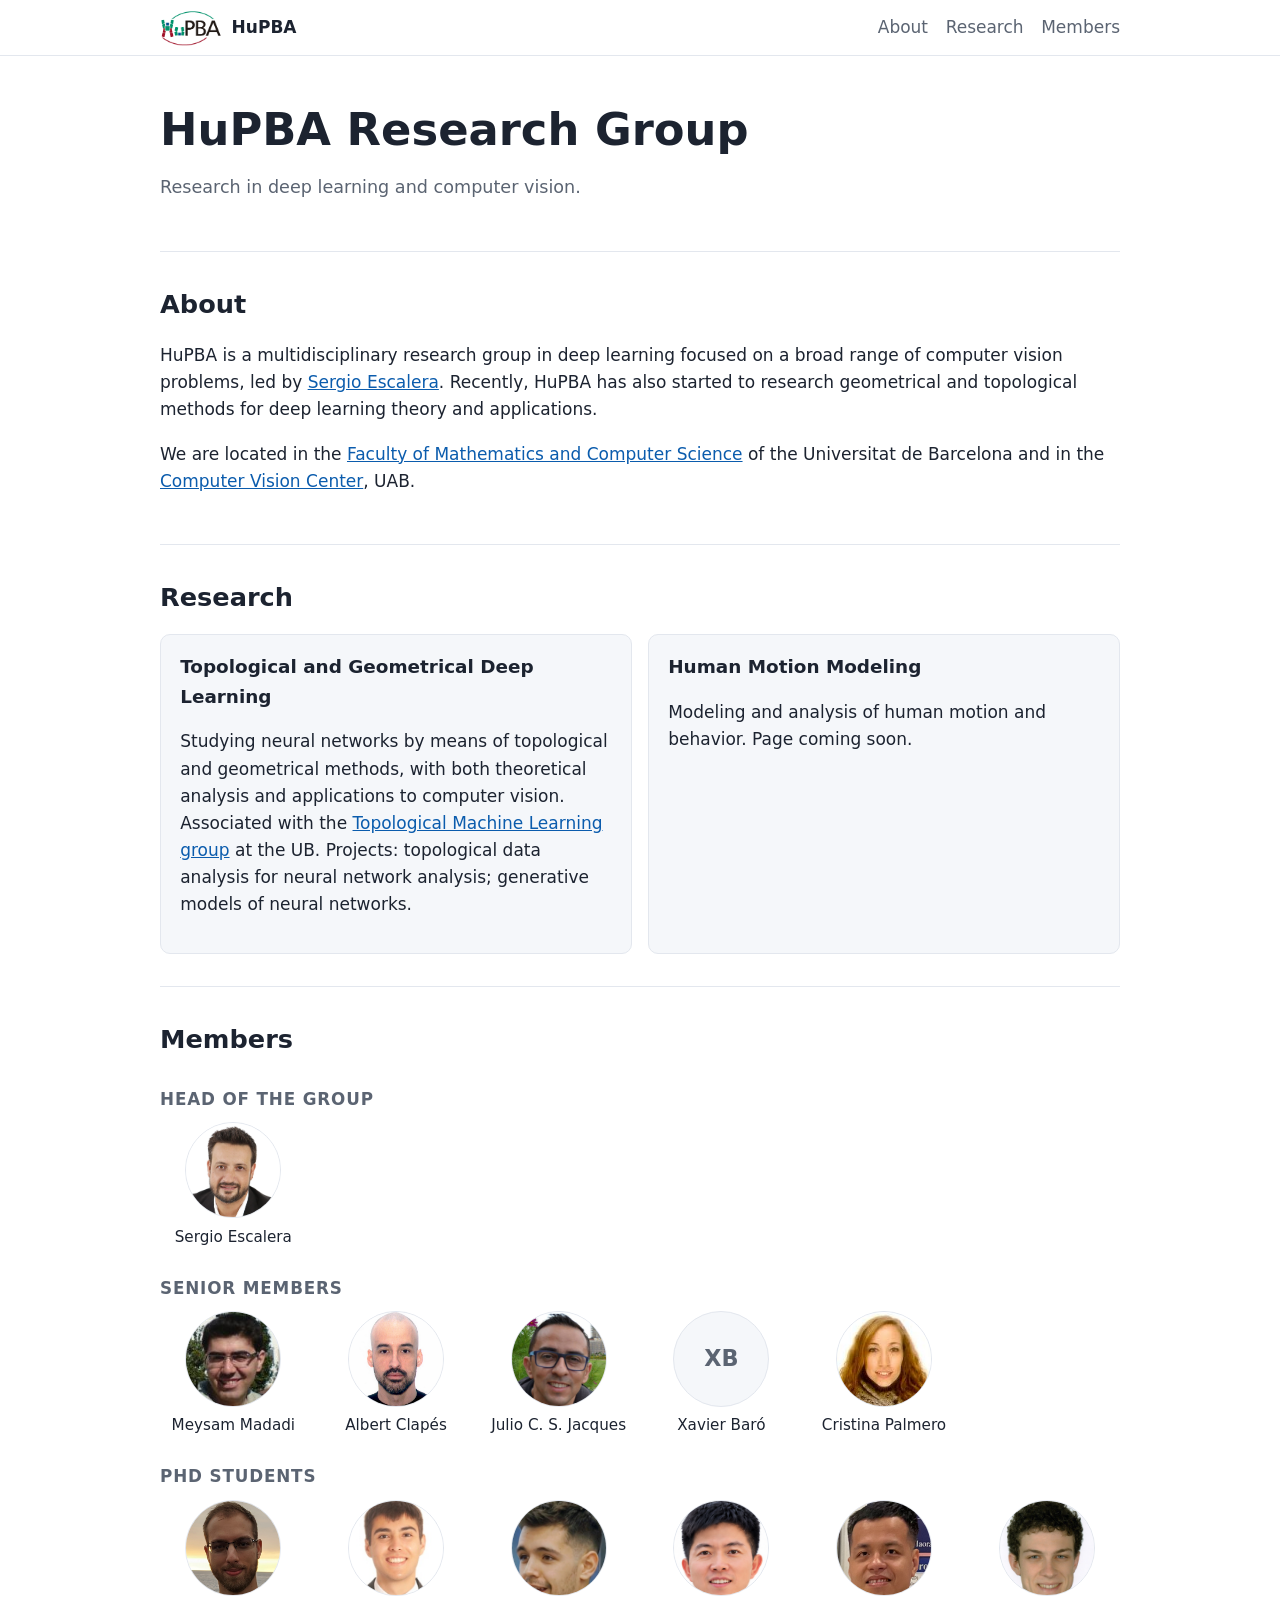
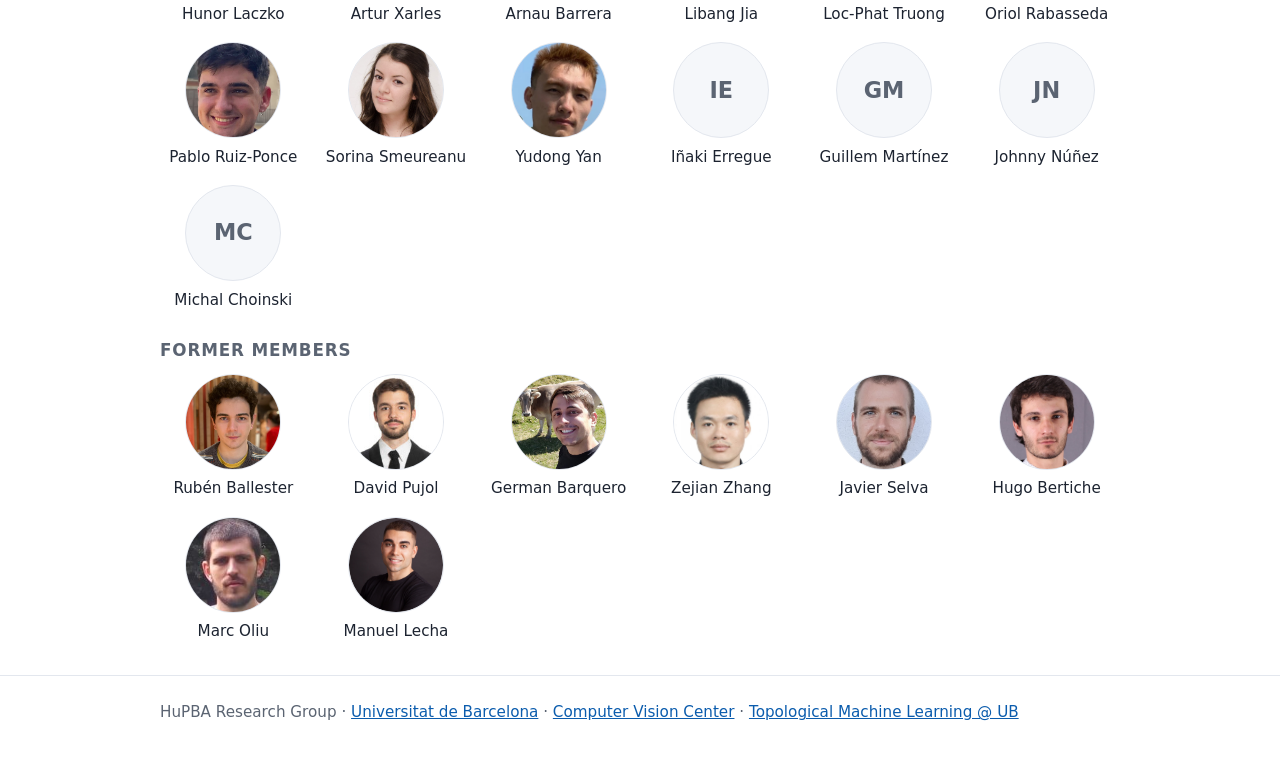
==== index.html @ cdaa44eb "Actualitza membres segons la web del director" ====
<!doctype html>
<html lang="en">
<head>
  <meta charset="utf-8">
  <meta name="viewport" content="width=device-width, initial-scale=1">
  <title>HuPBA Research Group</title>
  <meta name="description" content="HuPBA is a multidisciplinary research group in deep learning and computer vision at the Universitat de Barcelona and the Computer Vision Center.">
  <link rel="icon" href="assets/img/logo.png">
  <link rel="stylesheet" href="assets/style.css">
</head>
<body>
<header>
  <div class="wrap">
    <a class="brand" href="#top"><img src="assets/img/logo.png" alt="">HuPBA</a>
    <nav><a href="#about">About</a><a href="#research">Research</a><a href="#members">Members</a></nav>
  </div>
</header>
<main class="wrap" id="top">
  <div class="hero">
    <h1>HuPBA Research Group</h1>
    <p>Research in deep learning and computer vision.</p>
  </div>

  <section id="about">
    <h2>About</h2>
    <p>HuPBA is a multidisciplinary research group in deep learning focused on a broad range of computer vision problems, led by <a href="https://sergioescalera.com" rel="noopener">Sergio Escalera</a>. Recently, HuPBA has also started to research geometrical and topological methods for deep learning theory and applications.</p>
    <p>We are located in the <a href="https://mat.ub.edu/en" rel="noopener">Faculty of Mathematics and Computer Science</a> of the Universitat de Barcelona and in the <a href="https://cvc.uab.es" rel="noopener">Computer Vision Center</a>, UAB.</p>
  </section>

  <section id="research">
    <h2>Research</h2>
    <div class="cards">
      <div class="card">
        <h3>Topological and Geometrical Deep Learning</h3>
        <p>Studying neural networks by means of topological and geometrical methods, with both theoretical analysis and applications to computer vision. Associated with the <a href="https://ub.edu/tml_ub" rel="noopener">Topological Machine Learning group</a> at the UB. Projects: topological data analysis for neural network analysis; generative models of neural networks.</p>
      </div>
      <div class="card">
        <h3>Human Motion Modeling</h3>
        <p>Modeling and analysis of human motion and behavior. Page coming soon.</p>
      </div>
    </div>
  </section>

  <section id="members">
    <h2>Members</h2>
      <h3>Head of the group</h3>
      <ul class="people">
        <li><a href="https://sergioescalera.com" rel="noopener"><img src="assets/img/members/sergio_Escalera-1021x1024.jpg" alt="" width="96" height="96" loading="lazy"><span>Sergio Escalera</span></a></li>
      </ul>
      <h3>Senior members</h3>
      <ul class="people">
        <li><a href="https://www.linkedin.com/in/meysam-madadi-99601956/" rel="noopener"><img src="assets/img/members/meysam.jpg" alt="" width="96" height="96" loading="lazy"><span>Meysam Madadi</span></a></li>
        <li><a href="https://scholar.google.com/citations?user=n4BtpPsAAAAJ&amp;hl=en" rel="noopener"><img src="assets/img/members/clapes.png" alt="" width="96" height="96" loading="lazy"><span>Albert Clapés</span></a></li>
        <li><a href="https://sites.google.com/view/juliojj" rel="noopener"><img src="assets/img/members/julio-1.png" alt="" width="96" height="96" loading="lazy"><span>Julio C. S. Jacques</span></a></li>
        <li><a href="https://xbaro.github.io" rel="noopener"><span class="ph" aria-hidden="true">XB</span><span>Xavier Baró</span></a></li>
        <li><a href="https://crisie.github.io/" rel="noopener"><img src="assets/img/members/cristina.jpg" alt="" width="96" height="96" loading="lazy"><span>Cristina Palmero</span></a></li>
      </ul>
      <h3>PhD students</h3>
      <ul class="people">
        <li><a href="https://hunorlaczko.github.io/" rel="noopener"><img src="assets/img/members/hunor.jpg" alt="" width="96" height="96" loading="lazy"><span>Hunor Laczko</span></a></li>
        <li><a href="https://arturxe2.github.io/" rel="noopener"><img src="assets/img/members/artur_xarles.jpg" alt="" width="96" height="96" loading="lazy"><span>Artur Xarles</span></a></li>
        <li><div class="np"><img src="assets/img/members/arnau.png" alt="" width="96" height="96" loading="lazy"><span>Arnau Barrera</span></div></li>
        <li><div class="np"><img src="assets/img/members/libang.png" alt="" width="96" height="96" loading="lazy"><span>Libang Jia</span></div></li>
        <li><a href="https://locphattruong.github.io/" rel="noopener"><img src="assets/img/members/phat.png" alt="" width="96" height="96" loading="lazy"><span>Loc-Phat Truong</span></a></li>
        <li><div class="np"><img src="assets/img/members/oriol.png" alt="" width="96" height="96" loading="lazy"><span>Oriol Rabasseda</span></div></li>
        <li><a href="https://pabloruizponce.com" rel="noopener"><img src="assets/img/members/pablo.png" alt="" width="96" height="96" loading="lazy"><span>Pablo Ruiz-Ponce</span></a></li>
        <li><a href="https://www.linkedin.com/in/sorina-georgiana-smeureanu-b2b608116/" rel="noopener"><img src="assets/img/members/sorina.jpg" alt="" width="96" height="96" loading="lazy"><span>Sorina Smeureanu</span></a></li>
        <li><a href="https://www.linkedin.com/in/%E6%98%B1%E4%B8%9C-%E9%98%8E-396569105/" rel="noopener"><img src="assets/img/members/yudong-207x300-1.png" alt="" width="96" height="96" loading="lazy"><span>Yudong Yan</span></a></li>
        <li><a href="https://www.linkedin.com/in/i%C3%B1aki-erregue-045544150/" rel="noopener"><span class="ph" aria-hidden="true">IE</span><span>Iñaki Erregue</span></a></li>
        <li><a href="https://www.linkedin.com/in/guillemmartinezsanchez/" rel="noopener"><span class="ph" aria-hidden="true">GM</span><span>Guillem Martínez</span></a></li>
        <li><a href="https://johnnynunez.github.io/" rel="noopener"><span class="ph" aria-hidden="true">JN</span><span>Johnny Núñez</span></a></li>
        <li><a href="https://www.linkedin.com/in/michalchoinski/" rel="noopener"><span class="ph" aria-hidden="true">MC</span><span>Michal Choinski</span></a></li>
      </ul>
      <h3>Former members</h3>
      <ul class="people">
        <li><a href="https://rubenbb.com" rel="noopener"><img src="assets/img/members/ruben.png" alt="" width="96" height="96" loading="lazy"><span>Rubén Ballester</span></a></li>
        <li><a href="https://davidpujol.github.io/" rel="noopener"><img src="assets/img/members/DavidPujol-150x150-1.jpg" alt="" width="96" height="96" loading="lazy"><span>David Pujol</span></a></li>
        <li><a href="https://barquerogerman.github.io/" rel="noopener"><img src="assets/img/members/GermanB1.jpg" alt="" width="96" height="96" loading="lazy"><span>German Barquero</span></a></li>
        <li><a href="https://dblp.org/pid/116/8679.html" rel="noopener"><img src="assets/img/members/Zejian-797x1024.jpg" alt="" width="96" height="96" loading="lazy"><span>Zejian Zhang</span></a></li>
        <li><a href="https://javierselva.github.io/" rel="noopener"><img src="assets/img/members/javi.png" alt="" width="96" height="96" loading="lazy"><span>Javier Selva</span></a></li>
        <li><a href="https://hbertiche.github.io/" rel="noopener"><img src="assets/img/members/hugo_bertiche.png" alt="" width="96" height="96" loading="lazy"><span>Hugo Bertiche</span></a></li>
        <li><a href="https://www.linkedin.com/in/marc-oliu-sim%C3%B3n-78146540/" rel="noopener"><img src="assets/img/members/marc_oliu.jpg" alt="" width="96" height="96" loading="lazy"><span>Marc Oliu</span></a></li>
        <li><a href="https://manuellecha.com/" rel="noopener"><img src="assets/img/members/manuellecha-1-1024x1024.png" alt="" width="96" height="96" loading="lazy"><span>Manuel Lecha</span></a></li>
      </ul>
  </section>
</main>
<footer>
  <div class="wrap">HuPBA Research Group · <a href="https://www.ub.edu" rel="noopener">Universitat de Barcelona</a> · <a href="https://cvc.uab.es" rel="noopener">Computer Vision Center</a> · <a href="https://ub.edu/tml_ub" rel="noopener">Topological Machine Learning @ UB</a></div>
</footer>
</body>
</html>
---- assets/style.css ----
:root{--bg:#fff;--fg:#1c2330;--muted:#5b6472;--accent:#0b5cad;--line:#e3e7ee;--soft:#f5f7fa}
@media (prefers-color-scheme:dark){:root{--bg:#12161d;--fg:#e8ebf0;--muted:#9aa4b2;--accent:#6aa9f0;--line:#262d38;--soft:#1a2029}}
*{box-sizing:border-box}
body{margin:0;font:17px/1.6 system-ui,-apple-system,"Segoe UI",Roboto,sans-serif;background:var(--bg);color:var(--fg)}
a{color:var(--accent)}
.wrap{max-width:62rem;margin:0 auto;padding:0 1rem}
header{border-bottom:1px solid var(--line);position:sticky;top:0;background:var(--bg);z-index:2}
header .wrap{display:flex;align-items:center;justify-content:space-between;gap:1rem;flex-wrap:wrap;padding-top:.6rem;padding-bottom:.6rem}
.brand{display:flex;align-items:center;gap:.6rem;font-weight:700;color:var(--fg);text-decoration:none}
.brand img{height:36px;width:auto}
nav a{margin-left:1.1rem;text-decoration:none;color:var(--muted)}
nav a:hover{color:var(--accent)}
.hero{padding:3rem 0 2rem}
.hero h1{font-size:clamp(1.9rem,5vw,2.8rem);line-height:1.15;margin:0 0 .6rem}
.hero p{max-width:46rem;color:var(--muted);font-size:1.1rem}
section{padding:2rem 0;border-top:1px solid var(--line)}
h2{margin:0 0 1rem;font-size:1.6rem}
h3{margin:1.6rem 0 .6rem;font-size:1.05rem;color:var(--muted);text-transform:uppercase;letter-spacing:.05em}
.cards{display:grid;gap:1rem;grid-template-columns:repeat(auto-fit,minmax(18rem,1fr))}
.card{background:var(--soft);border:1px solid var(--line);border-radius:10px;padding:1.1rem 1.2rem}
.card h3{margin:0 0 .4rem;text-transform:none;letter-spacing:0;font-size:1.15rem;color:var(--fg)}
.people{list-style:none;margin:0;padding:0;display:grid;gap:1rem;grid-template-columns:repeat(auto-fill,minmax(8.5rem,1fr))}
.people a{display:flex;flex-direction:column;align-items:center;text-align:center;text-decoration:none;color:var(--fg);font-size:.95rem;gap:.4rem}
.people img,.people .ph{width:96px;height:96px;border-radius:50%;object-fit:cover;object-position:50% 20%;background:var(--soft);border:1px solid var(--line)}
.people .ph{display:flex;align-items:center;justify-content:center;font-weight:700;color:var(--muted);font-size:1.4rem}
.people a:hover span:last-child{color:var(--accent)}
footer{border-top:1px solid var(--line);padding:1.5rem 0 2.5rem;color:var(--muted);font-size:.95rem}
.people .np{display:flex;flex-direction:column;align-items:center;text-align:center;font-size:.95rem;gap:.4rem}
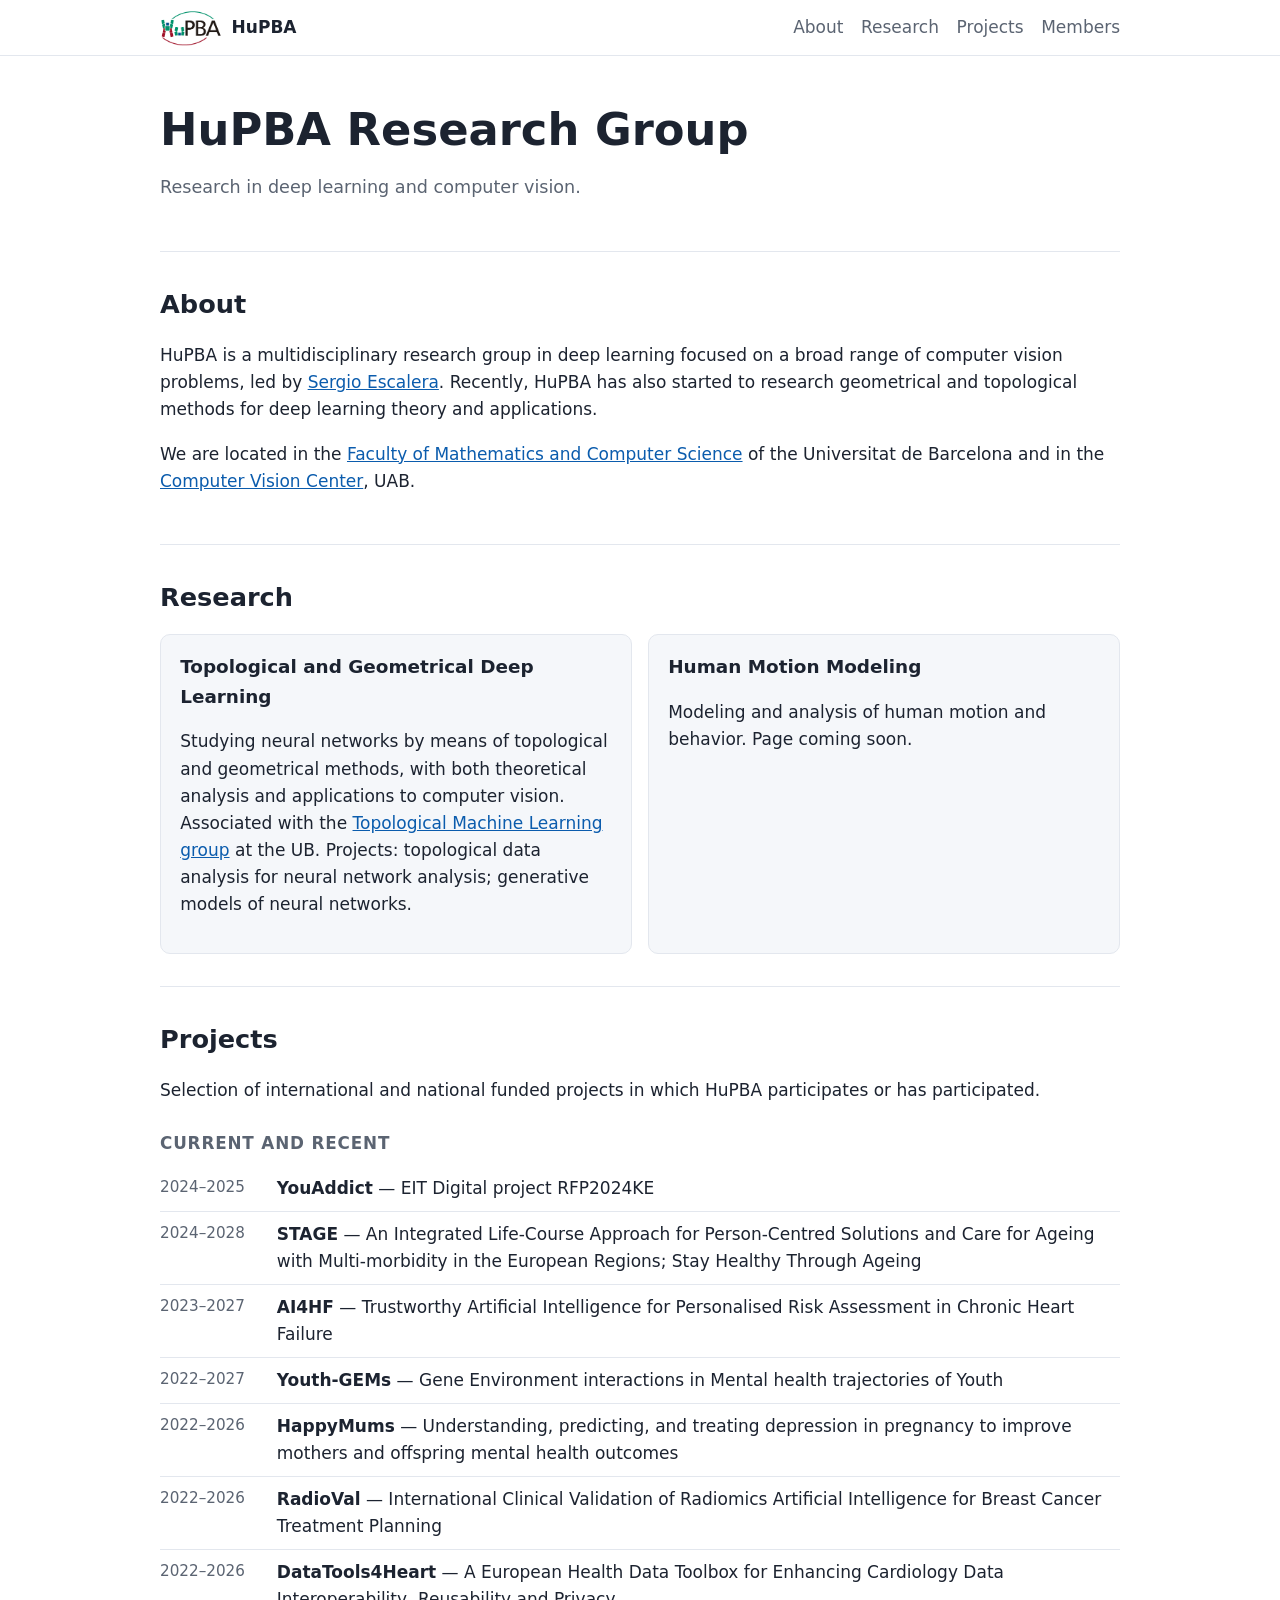
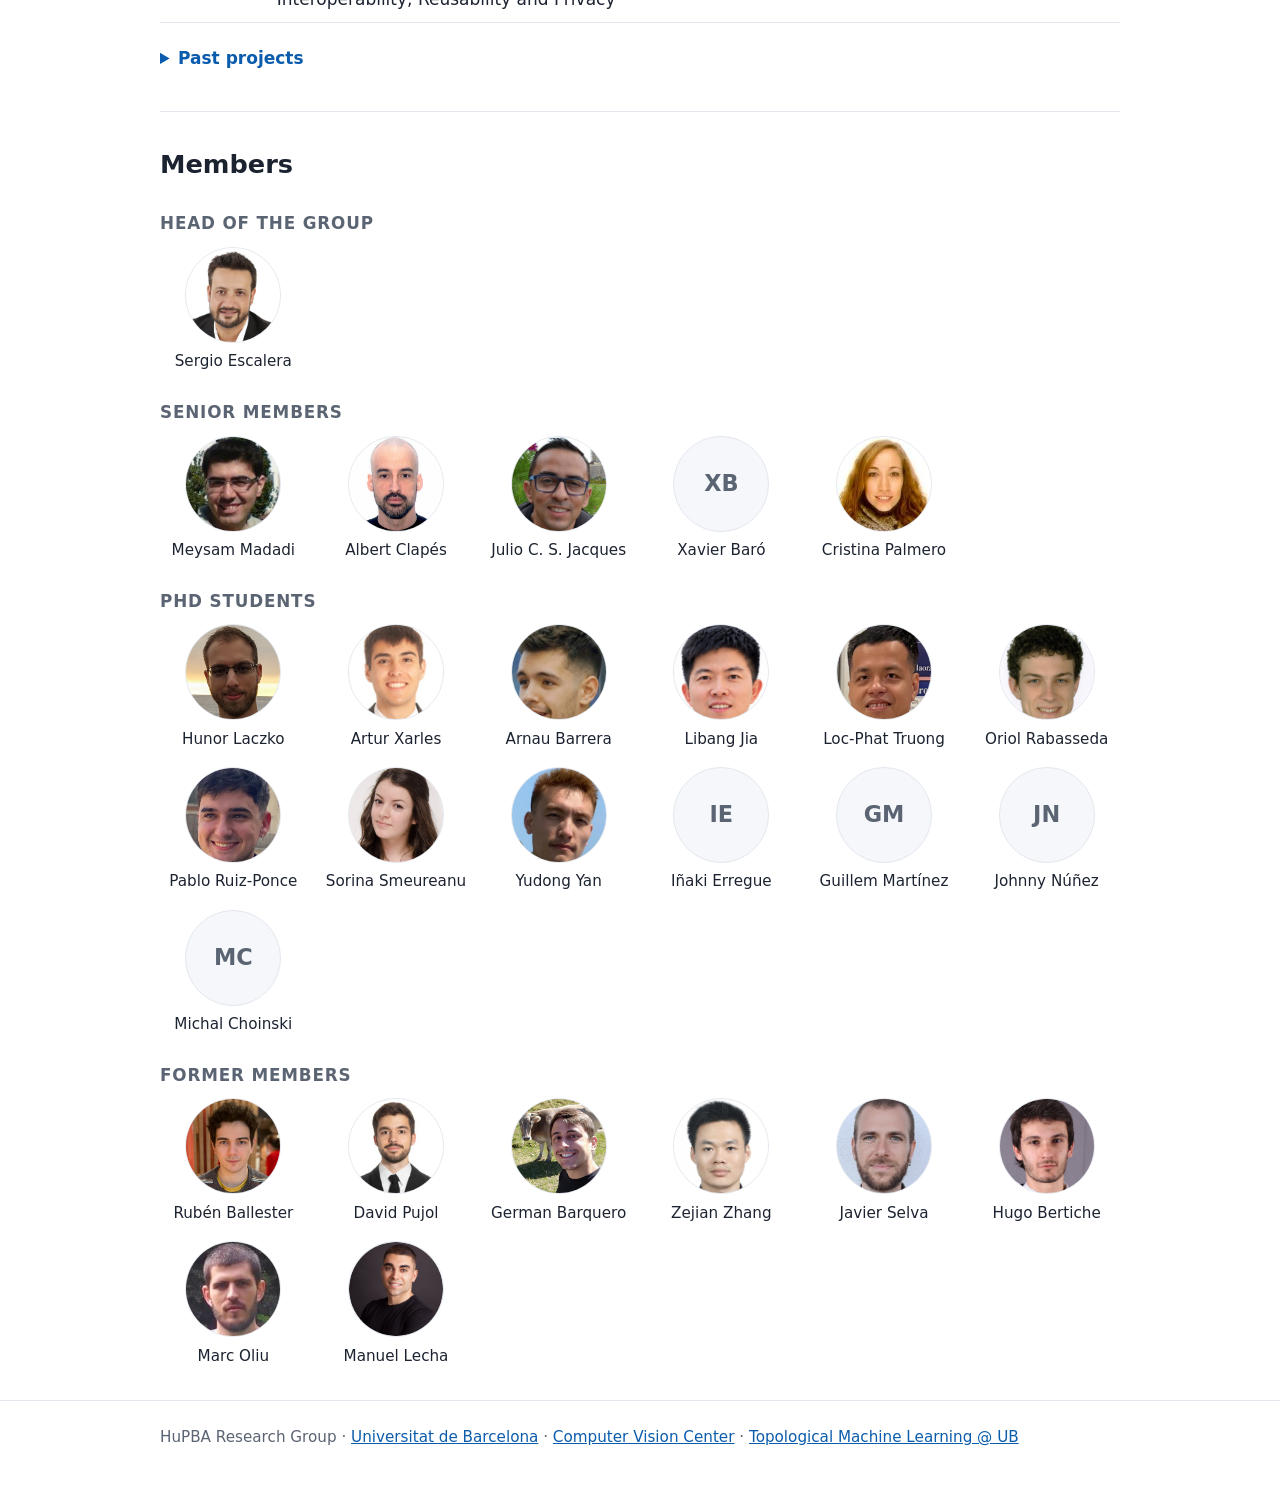
==== commit deba14ee: "Afegeix la secció Projects" ====
--- a/index.html
+++ b/index.html
@@ -12,7 +12,7 @@
 <header>
   <div class="wrap">
     <a class="brand" href="#top"><img src="assets/img/logo.png" alt="">HuPBA</a>
-    <nav><a href="#about">About</a><a href="#research">Research</a><a href="#members">Members</a></nav>
+    <nav><a href="#about">About</a><a href="#research">Research</a><a href="#projects">Projects</a><a href="#members">Members</a></nav>
   </div>
 </header>
 <main class="wrap" id="top">
@@ -39,6 +39,46 @@
         <p>Modeling and analysis of human motion and behavior. Page coming soon.</p>
       </div>
     </div>
+  </section>
+
+  <section id="projects">
+    <h2>Projects</h2>
+    <p>Selection of international and national funded projects in which HuPBA participates or has participated.</p>
+    <h3>Current and recent</h3>
+    <ul class="projects">
+        <li><span class="yr">2024–2025</span><span><strong>YouAddict</strong> — EIT Digital project RFP2024KE</span></li>
+        <li><span class="yr">2024–2028</span><span><strong>STAGE</strong> — An Integrated Life-Course Approach for Person-Centred Solutions and Care for Ageing with Multi-morbidity in the European Regions; Stay Healthy Through Ageing</span></li>
+        <li><span class="yr">2023–2027</span><span><strong>AI4HF</strong> — Trustworthy Artificial Intelligence for Personalised Risk Assessment in Chronic Heart Failure</span></li>
+        <li><span class="yr">2022–2027</span><span><strong>Youth-GEMs</strong> — Gene Environment interactions in Mental health trajectories of Youth</span></li>
+        <li><span class="yr">2022–2026</span><span><strong>HappyMums</strong> — Understanding, predicting, and treating depression in pregnancy to improve mothers and offspring mental health outcomes</span></li>
+        <li><span class="yr">2022–2026</span><span><strong>RadioVal</strong> — International Clinical Validation of Radiomics Artificial Intelligence for Breast Cancer Treatment Planning</span></li>
+        <li><span class="yr">2022–2026</span><span><strong>DataTools4Heart</strong> — A European Health Data Toolbox for Enhancing Cardiology Data Interoperability, Reusability and Privacy</span></li>
+    </ul>
+    <details>
+      <summary>Past projects</summary>
+      <ul class="projects">
+        <li><span class="yr">2020</span><span><strong><a href="https://cordis.europa.eu/project/id/951847/es" rel="noopener">ELISE</a></strong> — European Learning and Intelligent Systems Excellence (H2020 951847)</span></li>
+        <li><span class="yr">2019–2025</span><span><strong><a href="https://www.cost.eu/actions/CA18231/" rel="noopener">Multi3Generation</a></strong> — COST Action CA18231: Multi-task, Multilingual, Multi-modal Language Generation</span></li>
+        <li><span class="yr">2020–2023</span><span><strong>FEM IoT</strong> — Tecnologías Emergentes – FEDER</span></li>
+        <li><span class="yr">2020</span><span><strong>Amazon Research Award</strong></span></li>
+        <li><span class="yr">&nbsp;</span><span><strong><a href="https://eithealth.eu/project/cometh/" rel="noopener">EIT COMETH</a></strong> — Innovative benchmarking approaches to improve computational methods for big data analysis in health (Activity 20377)</span></li>
+        <li><span class="yr">&nbsp;</span><span><strong><a href="http://www.empathic-project.eu/" rel="noopener">EMPATHIC</a></strong> — Expressive, Advanced Virtual Coach to Improve Independent Healthy-Life-Years of the Elderly (H2020 769872)</span></li>
+        <li><span class="yr">2019</span><span><strong><a href="https://eithealth.eu/project/hadaca-health-data-challenges/" rel="noopener">EIT HADACA</a></strong> — Health data challenges</span></li>
+        <li><span class="yr">2018–2021</span><span><strong>e-MOTIPH</strong> — Eurostars-2: smart and innovative e-mental health solution to manage and empower schizophrenic patients</span></li>
+        <li><span class="yr">2018–2020</span><span><strong><a href="https://innobrain-r3.cat/" rel="noopener">RIS3Cat Innobrain</a></strong> — Innovation in new technologies for rehabilitation and cognitive stimulation</span></li>
+        <li><span class="yr">2018–2019</span><span><strong><a href="https://www.eithealth.eu/en_US/-/eit-health-spain-names-15-winners-of-headstart-funding" rel="noopener">CARE RESPITE</a></strong> — EIT Health Headstart</span></li>
+        <li><span class="yr">2017–2020</span><span><strong><a href="https://innovation-compass.eu/" rel="noopener">COMPASS</a></strong> — No 710543</span></li>
+        <li><span class="yr">2017–2019</span><span><strong><a href="https://www.innolabs.io/" rel="noopener">Innolabs</a></strong> — No 691556</span></li>
+        <li><span class="yr">2016–2018</span><span><strong><a href="http://tesla-project.eu/" rel="noopener">TeSLA</a></strong></span></li>
+        <li><span class="yr">2017</span><span><strong>ADIBAS</strong> — Automatic Digital Biometry Analysis System for musculoskeletal disorders rehabilitation</span></li>
+        <li><span class="yr">2016–2017</span><span><strong><a href="https://cordis.europa.eu/project/id/688356" rel="noopener">SEE.4C</a></strong> — SpatiotEmporal ForEcasting: Coopetition to meet Current Cross-modal Challenges</span></li>
+        <li><span class="yr">2014–2018</span><span><strong><a href="https://www.cost.eu/actions/IC1307/" rel="noopener">COST Vision &amp; Language</a></strong> — Integrating Vision &amp; Language (IC1307)</span></li>
+        <li><span class="yr">2014–2017</span><span><strong><a href="http://www.icareproject.eu/" rel="noopener">iCARE</a></strong> — Improving Children Auditory REhabilitation (FP7)</span></li>
+        <li><span class="yr">2015</span><span><strong>Disruptive Online Stylist Engine</strong> — SME project</span></li>
+        <li><span class="yr">2015</span><span><strong>WIDER</strong> — Green Growing of SMEs: Innovation and Development in the Energy Sector in the Mediterranean Area</span></li>
+        <li><span class="yr">2007–2010</span><span><strong>Hermes</strong></span></li>
+      </ul>
+    </details>
   </section>
 
   <section id="members">
--- a/assets/style.css
+++ b/assets/style.css
@@ -26,3 +26,10 @@
 .people a:hover span:last-child{color:var(--accent)}
 footer{border-top:1px solid var(--line);padding:1.5rem 0 2.5rem;color:var(--muted);font-size:.95rem}
 .people .np{display:flex;flex-direction:column;align-items:center;text-align:center;font-size:.95rem;gap:.4rem}
+.projects{list-style:none;margin:0;padding:0}
+.projects li{display:grid;grid-template-columns:6.5rem 1fr;gap:.8rem;padding:.55rem 0;border-bottom:1px solid var(--line)}
+.projects .yr{color:var(--muted);font-variant-numeric:tabular-nums;font-size:.95rem}
+details{margin-top:1rem}
+summary{cursor:pointer;color:var(--accent);font-weight:600;padding:.4rem 0}
+@media(max-width:520px){.projects li{grid-template-columns:1fr;gap:0}}
+html{scroll-padding-top:4rem}
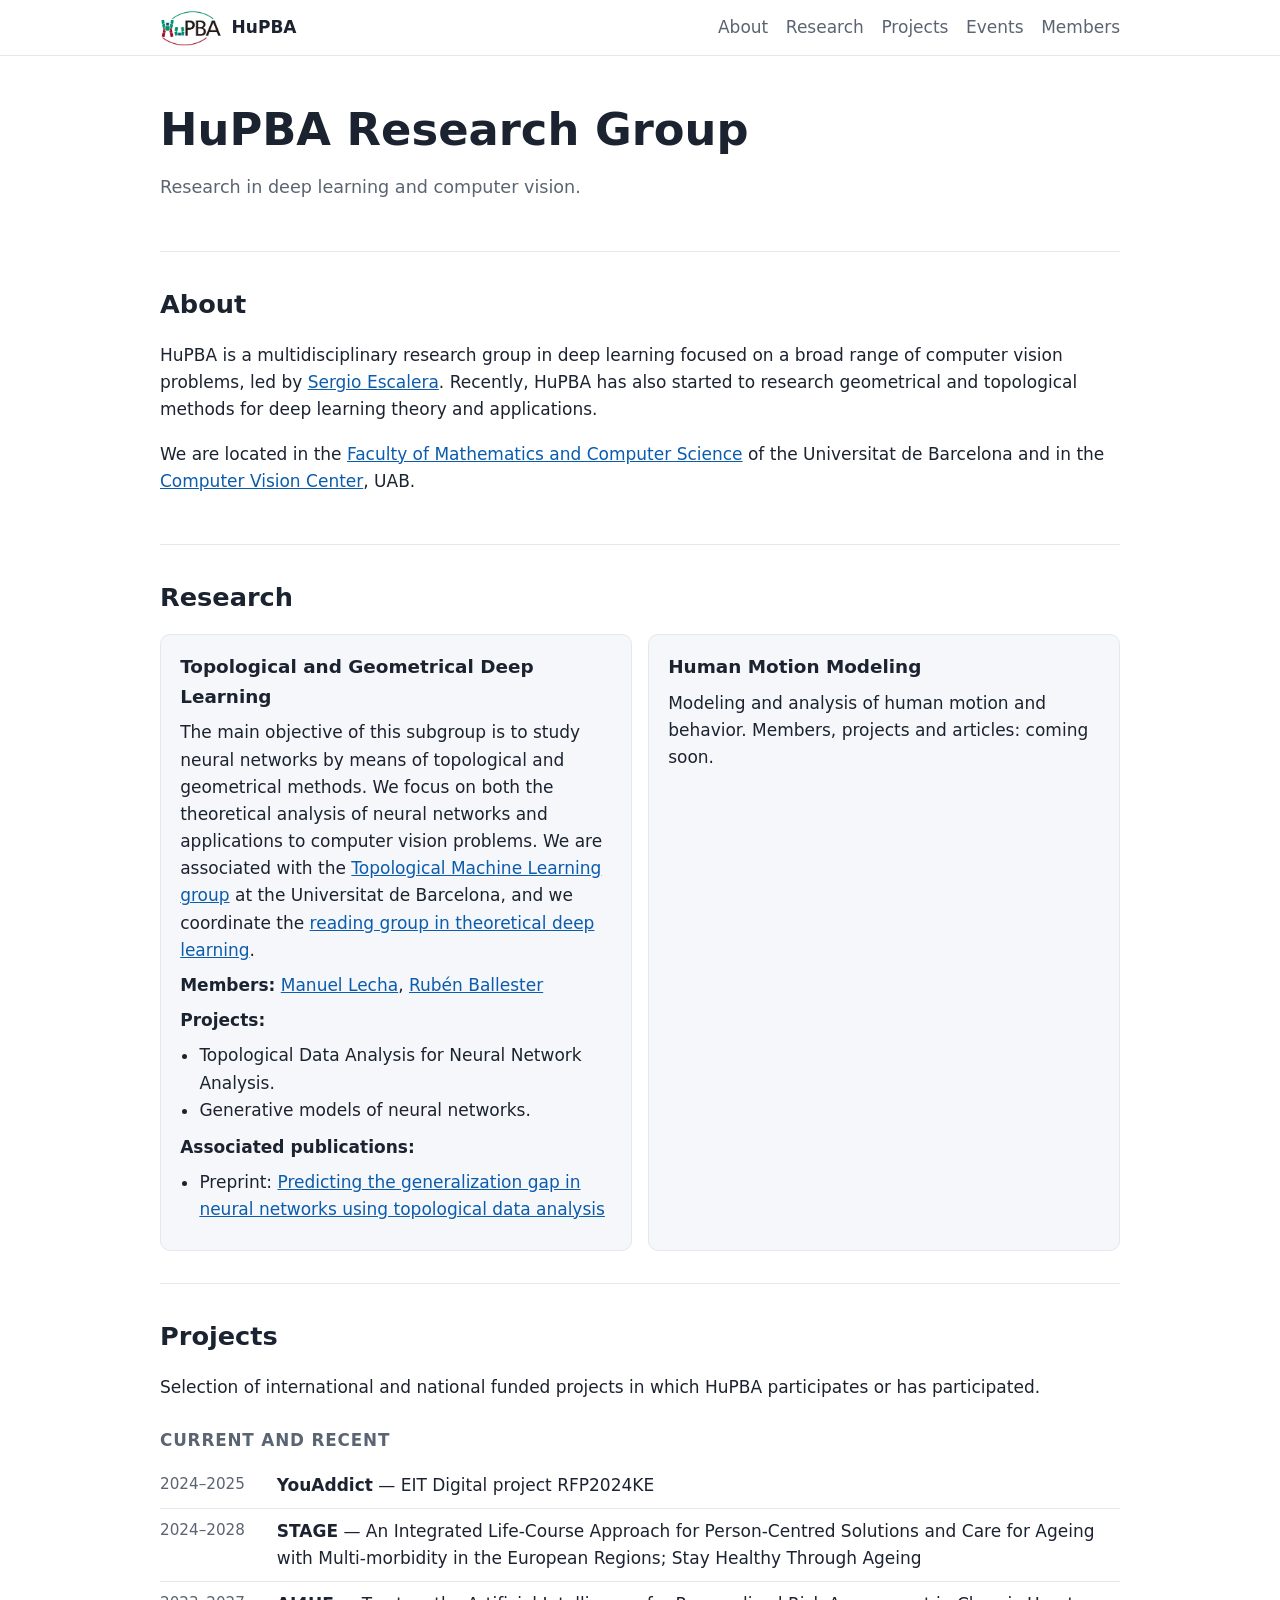
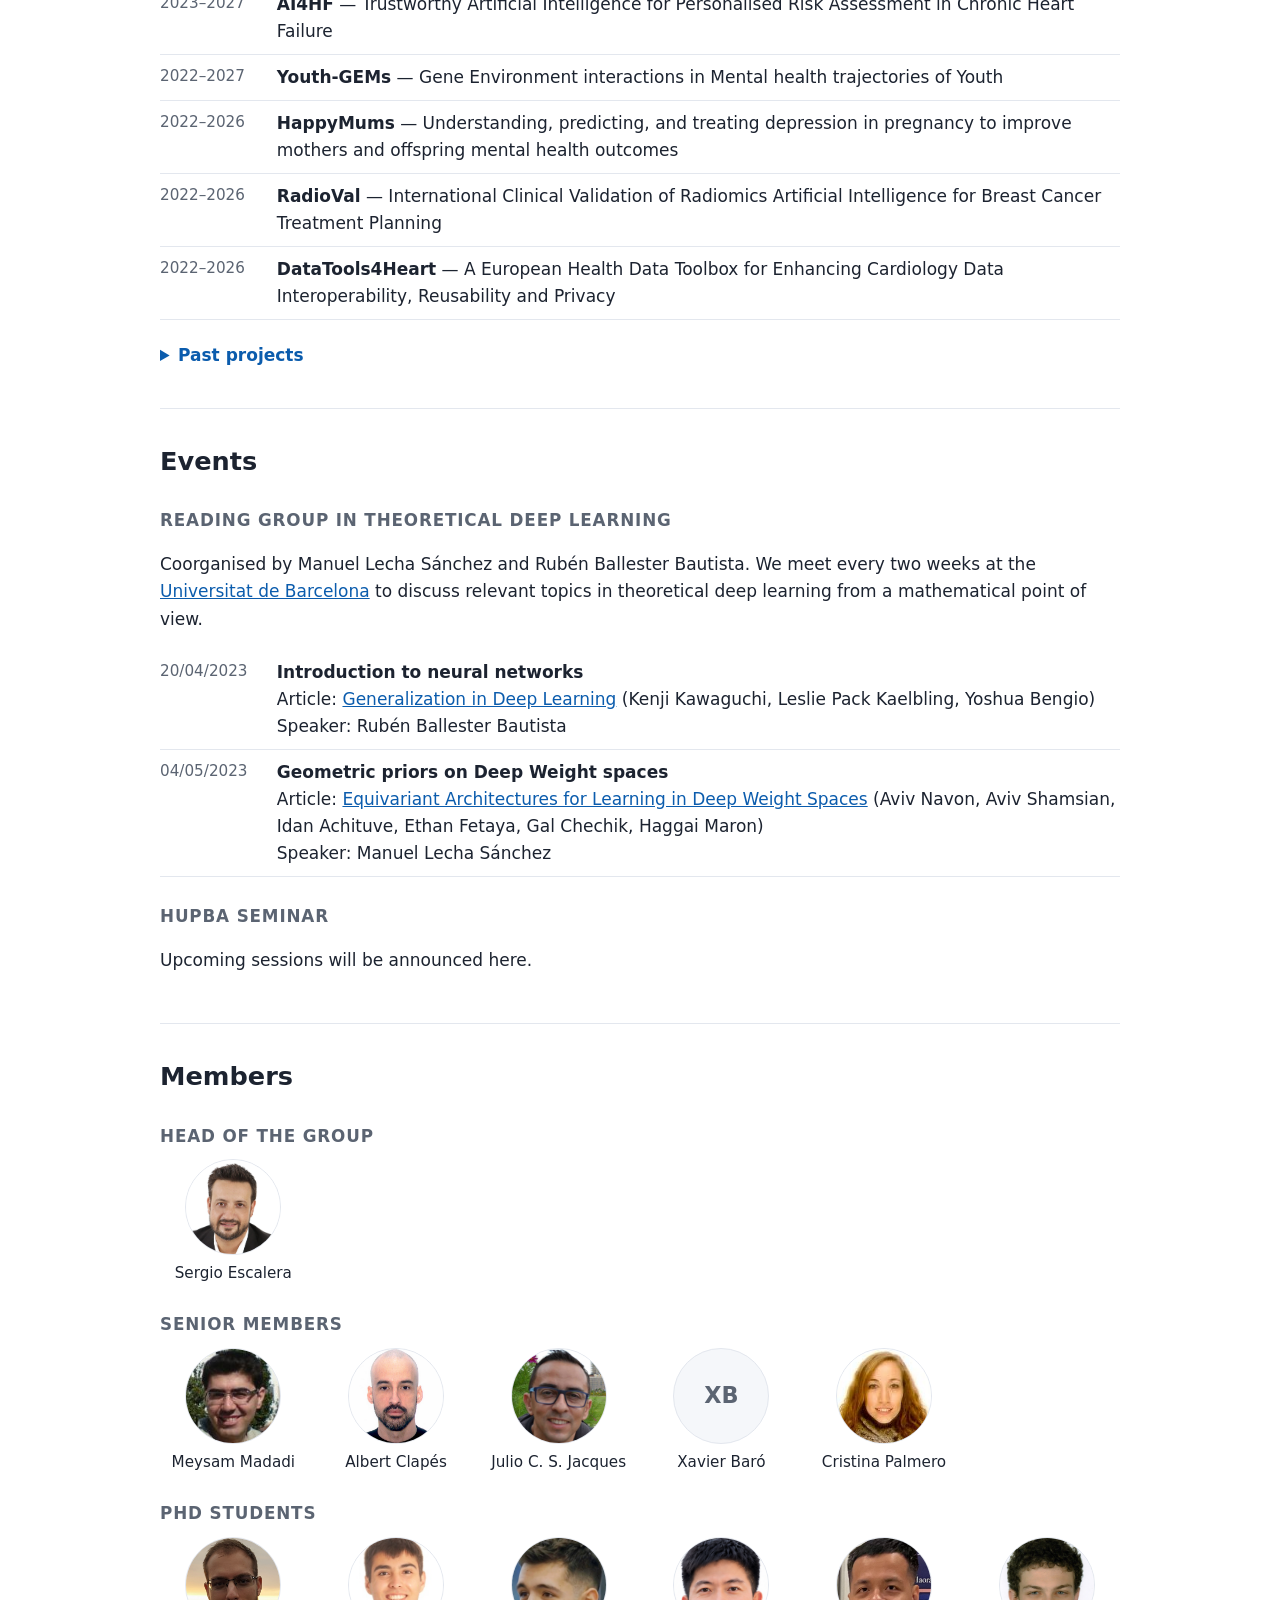
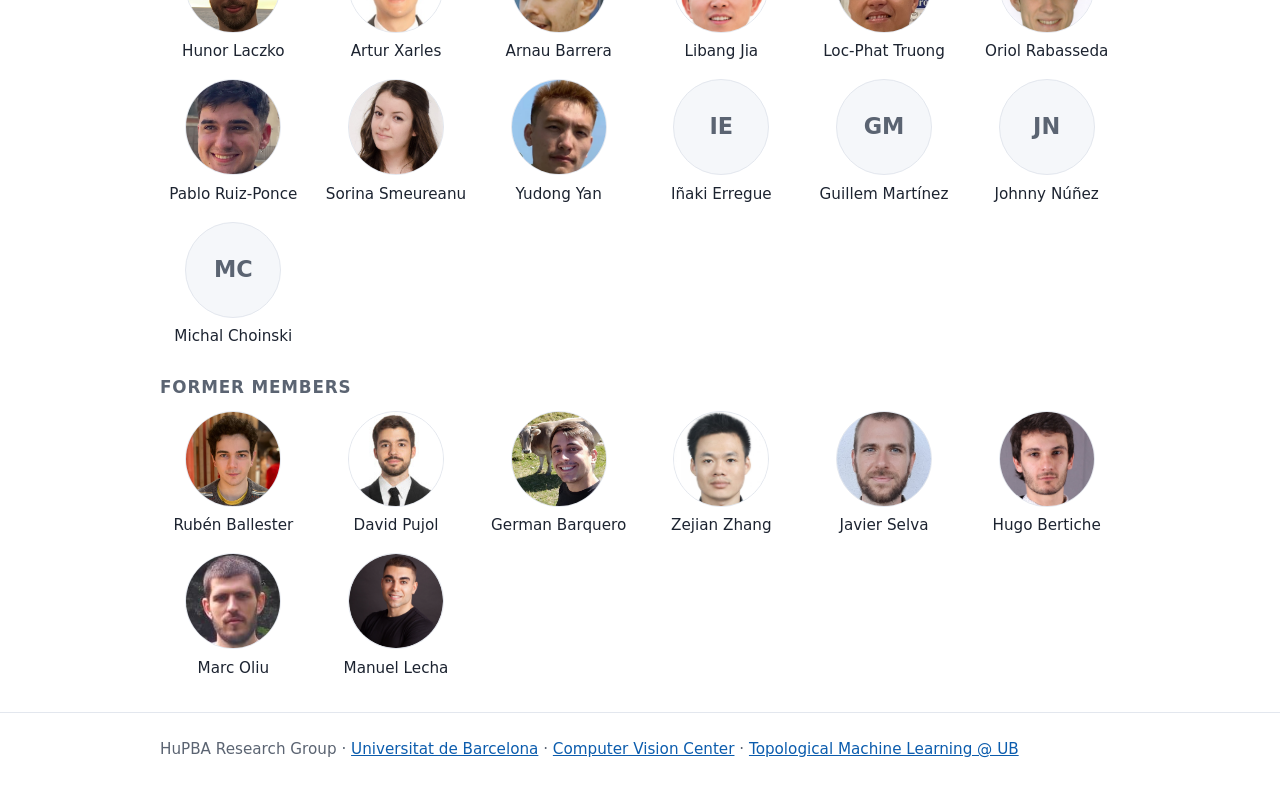
==== commit 8d1f11ef: "Incorpora subgrups i events de la web original" ====
--- a/index.html
+++ b/index.html
@@ -12,7 +12,7 @@
 <header>
   <div class="wrap">
     <a class="brand" href="#top"><img src="assets/img/logo.png" alt="">HuPBA</a>
-    <nav><a href="#about">About</a><a href="#research">Research</a><a href="#projects">Projects</a><a href="#members">Members</a></nav>
+    <nav><a href="#about">About</a><a href="#research">Research</a><a href="#projects">Projects</a><a href="#events">Events</a><a href="#members">Members</a></nav>
   </div>
 </header>
 <main class="wrap" id="top">
@@ -32,11 +32,21 @@
     <div class="cards">
       <div class="card">
         <h3>Topological and Geometrical Deep Learning</h3>
-        <p>Studying neural networks by means of topological and geometrical methods, with both theoretical analysis and applications to computer vision. Associated with the <a href="https://ub.edu/tml_ub" rel="noopener">Topological Machine Learning group</a> at the UB. Projects: topological data analysis for neural network analysis; generative models of neural networks.</p>
+        <p>The main objective of this subgroup is to study neural networks by means of topological and geometrical methods. We focus on both the theoretical analysis of neural networks and applications to computer vision problems. We are associated with the <a href="https://ub.edu/tml_ub" rel="noopener">Topological Machine Learning group</a> at the Universitat de Barcelona, and we coordinate the <a href="#events">reading group in theoretical deep learning</a>.</p>
+        <p><strong>Members:</strong> <a href="https://manuellecha.com" rel="noopener">Manuel Lecha</a>, <a href="https://rubenbb.com" rel="noopener">Rubén Ballester</a></p>
+        <p><strong>Projects:</strong></p>
+        <ul>
+          <li>Topological Data Analysis for Neural Network Analysis.</li>
+          <li>Generative models of neural networks.</li>
+        </ul>
+        <p><strong>Associated publications:</strong></p>
+        <ul>
+          <li>Preprint: <a href="http://www.ub.edu/topologia/casacuberta/articles/BACMCE.pdf" rel="noopener">Predicting the generalization gap in neural networks using topological data analysis</a></li>
+        </ul>
       </div>
       <div class="card">
         <h3>Human Motion Modeling</h3>
-        <p>Modeling and analysis of human motion and behavior. Page coming soon.</p>
+        <p>Modeling and analysis of human motion and behavior. Members, projects and articles: coming soon.</p>
       </div>
     </div>
   </section>
@@ -79,6 +89,18 @@
         <li><span class="yr">2007–2010</span><span><strong>Hermes</strong></span></li>
       </ul>
     </details>
+  </section>
+
+  <section id="events">
+    <h2>Events</h2>
+    <h3>Reading group in theoretical deep learning</h3>
+    <p>Coorganised by Manuel Lecha Sánchez and Rubén Ballester Bautista. We meet every two weeks at the <a href="https://mat.ub.edu/en/" rel="noopener">Universitat de Barcelona</a> to discuss relevant topics in theoretical deep learning from a mathematical point of view.</p>
+    <ul class="projects">
+      <li><span class="yr">20/04/2023</span><span><strong>Introduction to neural networks</strong><br>Article: <a href="https://arxiv.org/abs/1710.05468" rel="noopener">Generalization in Deep Learning</a> (Kenji Kawaguchi, Leslie Pack Kaelbling, Yoshua Bengio)<br>Speaker: Rubén Ballester Bautista</span></li>
+      <li><span class="yr">04/05/2023</span><span><strong>Geometric priors on Deep Weight spaces</strong><br>Article: <a href="https://arxiv.org/abs/2301.12780" rel="noopener">Equivariant Architectures for Learning in Deep Weight Spaces</a> (Aviv Navon, Aviv Shamsian, Idan Achituve, Ethan Fetaya, Gal Chechik, Haggai Maron)<br>Speaker: Manuel Lecha Sánchez</span></li>
+    </ul>
+    <h3>HuPBA Seminar</h3>
+    <p>Upcoming sessions will be announced here.</p>
   </section>
 
   <section id="members">
--- a/assets/style.css
+++ b/assets/style.css
@@ -33,3 +33,5 @@
 summary{cursor:pointer;color:var(--accent);font-weight:600;padding:.4rem 0}
 @media(max-width:520px){.projects li{grid-template-columns:1fr;gap:0}}
 html{scroll-padding-top:4rem}
+.card ul{margin:.2rem 0 .6rem;padding-left:1.2rem}
+.card p{margin:.5rem 0}
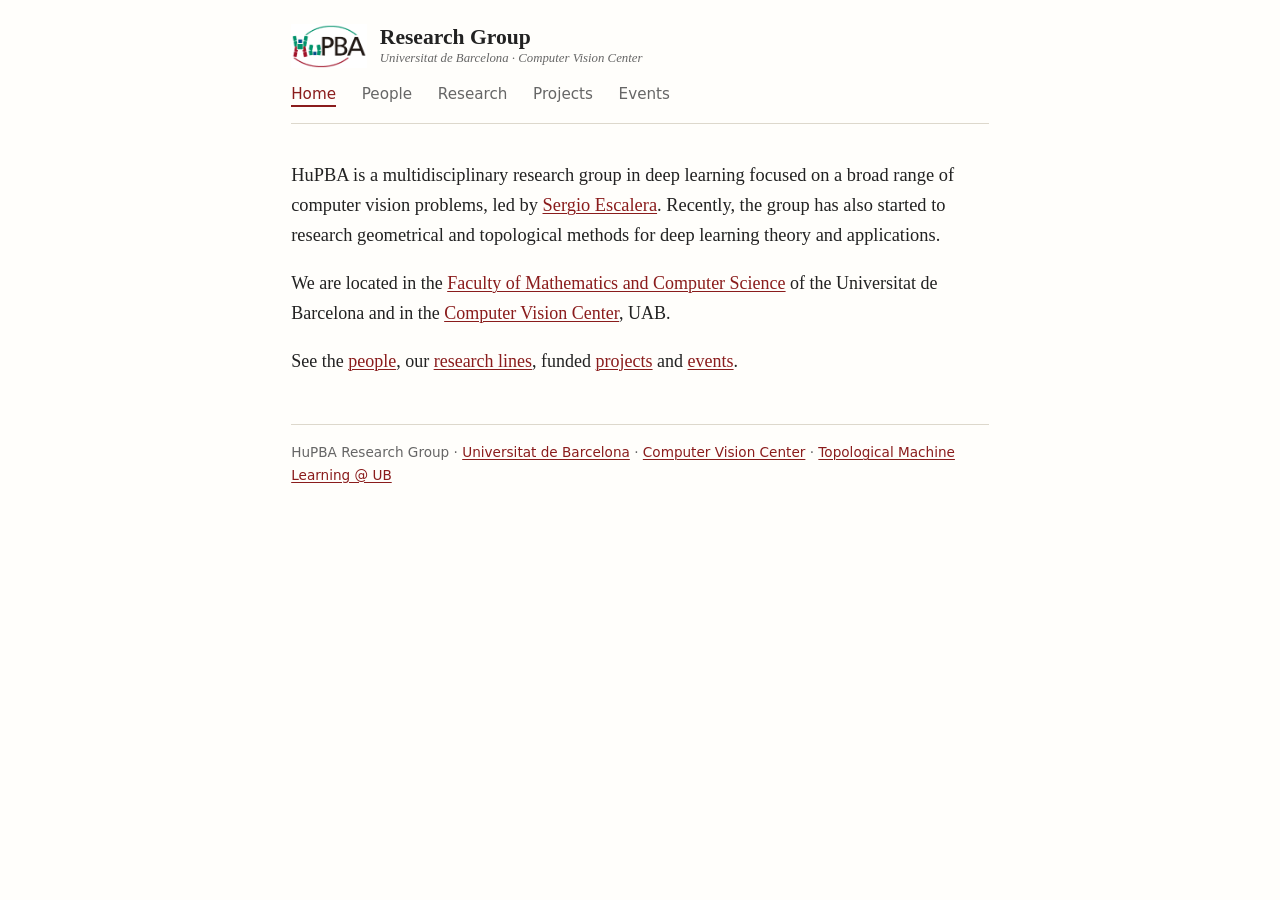
==== commit 621f5a28: "Redisseny: format acadèmic multipàgina" ====
--- a/index.html
+++ b/index.html
@@ -4,150 +4,31 @@
   <meta charset="utf-8">
   <meta name="viewport" content="width=device-width, initial-scale=1">
   <title>HuPBA Research Group</title>
-  <meta name="description" content="HuPBA is a multidisciplinary research group in deep learning and computer vision at the Universitat de Barcelona and the Computer Vision Center.">
+  <meta name="description" content="HuPBA is a research group in deep learning and computer vision at the Universitat de Barcelona and the Computer Vision Center.">
   <link rel="icon" href="assets/img/logo.png">
   <link rel="stylesheet" href="assets/style.css">
 </head>
 <body>
-<header>
-  <div class="wrap">
-    <a class="brand" href="#top"><img src="assets/img/logo.png" alt="">HuPBA</a>
-    <nav><a href="#about">About</a><a href="#research">Research</a><a href="#projects">Projects</a><a href="#events">Events</a><a href="#members">Members</a></nav>
-  </div>
-</header>
-<main class="wrap" id="top">
-  <div class="hero">
-    <h1>HuPBA Research Group</h1>
-    <p>Research in deep learning and computer vision.</p>
-  </div>
+<div class="page">
+  <header>
+    <a class="brand" href="index.html"><img src="assets/img/logo.png" alt="HuPBA"><span>Research Group<small>Universitat de Barcelona · Computer Vision Center</small></span></a>
+    <nav>
+      <a href="index.html" aria-current="page">Home</a>
+      <a href="people.html">People</a>
+      <a href="research.html">Research</a>
+      <a href="projects.html">Projects</a>
+      <a href="events.html">Events</a>
+    </nav>
+  </header>
+  <main>
 
-  <section id="about">
-    <h2>About</h2>
-    <p>HuPBA is a multidisciplinary research group in deep learning focused on a broad range of computer vision problems, led by <a href="https://sergioescalera.com" rel="noopener">Sergio Escalera</a>. Recently, HuPBA has also started to research geometrical and topological methods for deep learning theory and applications.</p>
+    <p class="lead">HuPBA is a multidisciplinary research group in deep learning focused on a broad range of computer vision problems, led by <a href="https://sergioescalera.com" rel="noopener">Sergio Escalera</a>. Recently, the group has also started to research geometrical and topological methods for deep learning theory and applications.</p>
     <p>We are located in the <a href="https://mat.ub.edu/en" rel="noopener">Faculty of Mathematics and Computer Science</a> of the Universitat de Barcelona and in the <a href="https://cvc.uab.es" rel="noopener">Computer Vision Center</a>, UAB.</p>
-  </section>
-
-  <section id="research">
-    <h2>Research</h2>
-    <div class="cards">
-      <div class="card">
-        <h3>Topological and Geometrical Deep Learning</h3>
-        <p>The main objective of this subgroup is to study neural networks by means of topological and geometrical methods. We focus on both the theoretical analysis of neural networks and applications to computer vision problems. We are associated with the <a href="https://ub.edu/tml_ub" rel="noopener">Topological Machine Learning group</a> at the Universitat de Barcelona, and we coordinate the <a href="#events">reading group in theoretical deep learning</a>.</p>
-        <p><strong>Members:</strong> <a href="https://manuellecha.com" rel="noopener">Manuel Lecha</a>, <a href="https://rubenbb.com" rel="noopener">Rubén Ballester</a></p>
-        <p><strong>Projects:</strong></p>
-        <ul>
-          <li>Topological Data Analysis for Neural Network Analysis.</li>
-          <li>Generative models of neural networks.</li>
-        </ul>
-        <p><strong>Associated publications:</strong></p>
-        <ul>
-          <li>Preprint: <a href="http://www.ub.edu/topologia/casacuberta/articles/BACMCE.pdf" rel="noopener">Predicting the generalization gap in neural networks using topological data analysis</a></li>
-        </ul>
-      </div>
-      <div class="card">
-        <h3>Human Motion Modeling</h3>
-        <p>Modeling and analysis of human motion and behavior. Members, projects and articles: coming soon.</p>
-      </div>
-    </div>
-  </section>
-
-  <section id="projects">
-    <h2>Projects</h2>
-    <p>Selection of international and national funded projects in which HuPBA participates or has participated.</p>
-    <h3>Current and recent</h3>
-    <ul class="projects">
-        <li><span class="yr">2024–2025</span><span><strong>YouAddict</strong> — EIT Digital project RFP2024KE</span></li>
-        <li><span class="yr">2024–2028</span><span><strong>STAGE</strong> — An Integrated Life-Course Approach for Person-Centred Solutions and Care for Ageing with Multi-morbidity in the European Regions; Stay Healthy Through Ageing</span></li>
-        <li><span class="yr">2023–2027</span><span><strong>AI4HF</strong> — Trustworthy Artificial Intelligence for Personalised Risk Assessment in Chronic Heart Failure</span></li>
-        <li><span class="yr">2022–2027</span><span><strong>Youth-GEMs</strong> — Gene Environment interactions in Mental health trajectories of Youth</span></li>
-        <li><span class="yr">2022–2026</span><span><strong>HappyMums</strong> — Understanding, predicting, and treating depression in pregnancy to improve mothers and offspring mental health outcomes</span></li>
-        <li><span class="yr">2022–2026</span><span><strong>RadioVal</strong> — International Clinical Validation of Radiomics Artificial Intelligence for Breast Cancer Treatment Planning</span></li>
-        <li><span class="yr">2022–2026</span><span><strong>DataTools4Heart</strong> — A European Health Data Toolbox for Enhancing Cardiology Data Interoperability, Reusability and Privacy</span></li>
-    </ul>
-    <details>
-      <summary>Past projects</summary>
-      <ul class="projects">
-        <li><span class="yr">2020</span><span><strong><a href="https://cordis.europa.eu/project/id/951847/es" rel="noopener">ELISE</a></strong> — European Learning and Intelligent Systems Excellence (H2020 951847)</span></li>
-        <li><span class="yr">2019–2025</span><span><strong><a href="https://www.cost.eu/actions/CA18231/" rel="noopener">Multi3Generation</a></strong> — COST Action CA18231: Multi-task, Multilingual, Multi-modal Language Generation</span></li>
-        <li><span class="yr">2020–2023</span><span><strong>FEM IoT</strong> — Tecnologías Emergentes – FEDER</span></li>
-        <li><span class="yr">2020</span><span><strong>Amazon Research Award</strong></span></li>
-        <li><span class="yr">&nbsp;</span><span><strong><a href="https://eithealth.eu/project/cometh/" rel="noopener">EIT COMETH</a></strong> — Innovative benchmarking approaches to improve computational methods for big data analysis in health (Activity 20377)</span></li>
-        <li><span class="yr">&nbsp;</span><span><strong><a href="http://www.empathic-project.eu/" rel="noopener">EMPATHIC</a></strong> — Expressive, Advanced Virtual Coach to Improve Independent Healthy-Life-Years of the Elderly (H2020 769872)</span></li>
-        <li><span class="yr">2019</span><span><strong><a href="https://eithealth.eu/project/hadaca-health-data-challenges/" rel="noopener">EIT HADACA</a></strong> — Health data challenges</span></li>
-        <li><span class="yr">2018–2021</span><span><strong>e-MOTIPH</strong> — Eurostars-2: smart and innovative e-mental health solution to manage and empower schizophrenic patients</span></li>
-        <li><span class="yr">2018–2020</span><span><strong><a href="https://innobrain-r3.cat/" rel="noopener">RIS3Cat Innobrain</a></strong> — Innovation in new technologies for rehabilitation and cognitive stimulation</span></li>
-        <li><span class="yr">2018–2019</span><span><strong><a href="https://www.eithealth.eu/en_US/-/eit-health-spain-names-15-winners-of-headstart-funding" rel="noopener">CARE RESPITE</a></strong> — EIT Health Headstart</span></li>
-        <li><span class="yr">2017–2020</span><span><strong><a href="https://innovation-compass.eu/" rel="noopener">COMPASS</a></strong> — No 710543</span></li>
-        <li><span class="yr">2017–2019</span><span><strong><a href="https://www.innolabs.io/" rel="noopener">Innolabs</a></strong> — No 691556</span></li>
-        <li><span class="yr">2016–2018</span><span><strong><a href="http://tesla-project.eu/" rel="noopener">TeSLA</a></strong></span></li>
-        <li><span class="yr">2017</span><span><strong>ADIBAS</strong> — Automatic Digital Biometry Analysis System for musculoskeletal disorders rehabilitation</span></li>
-        <li><span class="yr">2016–2017</span><span><strong><a href="https://cordis.europa.eu/project/id/688356" rel="noopener">SEE.4C</a></strong> — SpatiotEmporal ForEcasting: Coopetition to meet Current Cross-modal Challenges</span></li>
-        <li><span class="yr">2014–2018</span><span><strong><a href="https://www.cost.eu/actions/IC1307/" rel="noopener">COST Vision &amp; Language</a></strong> — Integrating Vision &amp; Language (IC1307)</span></li>
-        <li><span class="yr">2014–2017</span><span><strong><a href="http://www.icareproject.eu/" rel="noopener">iCARE</a></strong> — Improving Children Auditory REhabilitation (FP7)</span></li>
-        <li><span class="yr">2015</span><span><strong>Disruptive Online Stylist Engine</strong> — SME project</span></li>
-        <li><span class="yr">2015</span><span><strong>WIDER</strong> — Green Growing of SMEs: Innovation and Development in the Energy Sector in the Mediterranean Area</span></li>
-        <li><span class="yr">2007–2010</span><span><strong>Hermes</strong></span></li>
-      </ul>
-    </details>
-  </section>
-
-  <section id="events">
-    <h2>Events</h2>
-    <h3>Reading group in theoretical deep learning</h3>
-    <p>Coorganised by Manuel Lecha Sánchez and Rubén Ballester Bautista. We meet every two weeks at the <a href="https://mat.ub.edu/en/" rel="noopener">Universitat de Barcelona</a> to discuss relevant topics in theoretical deep learning from a mathematical point of view.</p>
-    <ul class="projects">
-      <li><span class="yr">20/04/2023</span><span><strong>Introduction to neural networks</strong><br>Article: <a href="https://arxiv.org/abs/1710.05468" rel="noopener">Generalization in Deep Learning</a> (Kenji Kawaguchi, Leslie Pack Kaelbling, Yoshua Bengio)<br>Speaker: Rubén Ballester Bautista</span></li>
-      <li><span class="yr">04/05/2023</span><span><strong>Geometric priors on Deep Weight spaces</strong><br>Article: <a href="https://arxiv.org/abs/2301.12780" rel="noopener">Equivariant Architectures for Learning in Deep Weight Spaces</a> (Aviv Navon, Aviv Shamsian, Idan Achituve, Ethan Fetaya, Gal Chechik, Haggai Maron)<br>Speaker: Manuel Lecha Sánchez</span></li>
-    </ul>
-    <h3>HuPBA Seminar</h3>
-    <p>Upcoming sessions will be announced here.</p>
-  </section>
-
-  <section id="members">
-    <h2>Members</h2>
-      <h3>Head of the group</h3>
-      <ul class="people">
-        <li><a href="https://sergioescalera.com" rel="noopener"><img src="assets/img/members/sergio_Escalera-1021x1024.jpg" alt="" width="96" height="96" loading="lazy"><span>Sergio Escalera</span></a></li>
-      </ul>
-      <h3>Senior members</h3>
-      <ul class="people">
-        <li><a href="https://www.linkedin.com/in/meysam-madadi-99601956/" rel="noopener"><img src="assets/img/members/meysam.jpg" alt="" width="96" height="96" loading="lazy"><span>Meysam Madadi</span></a></li>
-        <li><a href="https://scholar.google.com/citations?user=n4BtpPsAAAAJ&amp;hl=en" rel="noopener"><img src="assets/img/members/clapes.png" alt="" width="96" height="96" loading="lazy"><span>Albert Clapés</span></a></li>
-        <li><a href="https://sites.google.com/view/juliojj" rel="noopener"><img src="assets/img/members/julio-1.png" alt="" width="96" height="96" loading="lazy"><span>Julio C. S. Jacques</span></a></li>
-        <li><a href="https://xbaro.github.io" rel="noopener"><span class="ph" aria-hidden="true">XB</span><span>Xavier Baró</span></a></li>
-        <li><a href="https://crisie.github.io/" rel="noopener"><img src="assets/img/members/cristina.jpg" alt="" width="96" height="96" loading="lazy"><span>Cristina Palmero</span></a></li>
-      </ul>
-      <h3>PhD students</h3>
-      <ul class="people">
-        <li><a href="https://hunorlaczko.github.io/" rel="noopener"><img src="assets/img/members/hunor.jpg" alt="" width="96" height="96" loading="lazy"><span>Hunor Laczko</span></a></li>
-        <li><a href="https://arturxe2.github.io/" rel="noopener"><img src="assets/img/members/artur_xarles.jpg" alt="" width="96" height="96" loading="lazy"><span>Artur Xarles</span></a></li>
-        <li><div class="np"><img src="assets/img/members/arnau.png" alt="" width="96" height="96" loading="lazy"><span>Arnau Barrera</span></div></li>
-        <li><div class="np"><img src="assets/img/members/libang.png" alt="" width="96" height="96" loading="lazy"><span>Libang Jia</span></div></li>
-        <li><a href="https://locphattruong.github.io/" rel="noopener"><img src="assets/img/members/phat.png" alt="" width="96" height="96" loading="lazy"><span>Loc-Phat Truong</span></a></li>
-        <li><div class="np"><img src="assets/img/members/oriol.png" alt="" width="96" height="96" loading="lazy"><span>Oriol Rabasseda</span></div></li>
-        <li><a href="https://pabloruizponce.com" rel="noopener"><img src="assets/img/members/pablo.png" alt="" width="96" height="96" loading="lazy"><span>Pablo Ruiz-Ponce</span></a></li>
-        <li><a href="https://www.linkedin.com/in/sorina-georgiana-smeureanu-b2b608116/" rel="noopener"><img src="assets/img/members/sorina.jpg" alt="" width="96" height="96" loading="lazy"><span>Sorina Smeureanu</span></a></li>
-        <li><a href="https://www.linkedin.com/in/%E6%98%B1%E4%B8%9C-%E9%98%8E-396569105/" rel="noopener"><img src="assets/img/members/yudong-207x300-1.png" alt="" width="96" height="96" loading="lazy"><span>Yudong Yan</span></a></li>
-        <li><a href="https://www.linkedin.com/in/i%C3%B1aki-erregue-045544150/" rel="noopener"><span class="ph" aria-hidden="true">IE</span><span>Iñaki Erregue</span></a></li>
-        <li><a href="https://www.linkedin.com/in/guillemmartinezsanchez/" rel="noopener"><span class="ph" aria-hidden="true">GM</span><span>Guillem Martínez</span></a></li>
-        <li><a href="https://johnnynunez.github.io/" rel="noopener"><span class="ph" aria-hidden="true">JN</span><span>Johnny Núñez</span></a></li>
-        <li><a href="https://www.linkedin.com/in/michalchoinski/" rel="noopener"><span class="ph" aria-hidden="true">MC</span><span>Michal Choinski</span></a></li>
-      </ul>
-      <h3>Former members</h3>
-      <ul class="people">
-        <li><a href="https://rubenbb.com" rel="noopener"><img src="assets/img/members/ruben.png" alt="" width="96" height="96" loading="lazy"><span>Rubén Ballester</span></a></li>
-        <li><a href="https://davidpujol.github.io/" rel="noopener"><img src="assets/img/members/DavidPujol-150x150-1.jpg" alt="" width="96" height="96" loading="lazy"><span>David Pujol</span></a></li>
-        <li><a href="https://barquerogerman.github.io/" rel="noopener"><img src="assets/img/members/GermanB1.jpg" alt="" width="96" height="96" loading="lazy"><span>German Barquero</span></a></li>
-        <li><a href="https://dblp.org/pid/116/8679.html" rel="noopener"><img src="assets/img/members/Zejian-797x1024.jpg" alt="" width="96" height="96" loading="lazy"><span>Zejian Zhang</span></a></li>
-        <li><a href="https://javierselva.github.io/" rel="noopener"><img src="assets/img/members/javi.png" alt="" width="96" height="96" loading="lazy"><span>Javier Selva</span></a></li>
-        <li><a href="https://hbertiche.github.io/" rel="noopener"><img src="assets/img/members/hugo_bertiche.png" alt="" width="96" height="96" loading="lazy"><span>Hugo Bertiche</span></a></li>
-        <li><a href="https://www.linkedin.com/in/marc-oliu-sim%C3%B3n-78146540/" rel="noopener"><img src="assets/img/members/marc_oliu.jpg" alt="" width="96" height="96" loading="lazy"><span>Marc Oliu</span></a></li>
-        <li><a href="https://manuellecha.com/" rel="noopener"><img src="assets/img/members/manuellecha-1-1024x1024.png" alt="" width="96" height="96" loading="lazy"><span>Manuel Lecha</span></a></li>
-      </ul>
-  </section>
-</main>
-<footer>
-  <div class="wrap">HuPBA Research Group · <a href="https://www.ub.edu" rel="noopener">Universitat de Barcelona</a> · <a href="https://cvc.uab.es" rel="noopener">Computer Vision Center</a> · <a href="https://ub.edu/tml_ub" rel="noopener">Topological Machine Learning @ UB</a></div>
-</footer>
+    <p>See the <a href="people.html">people</a>, our <a href="research.html">research lines</a>, funded <a href="projects.html">projects</a> and <a href="events.html">events</a>.</p>
+  </main>
+  <footer>
+    HuPBA Research Group · <a href="https://www.ub.edu" rel="noopener">Universitat de Barcelona</a> · <a href="https://cvc.uab.es" rel="noopener">Computer Vision Center</a> · <a href="https://ub.edu/tml_ub" rel="noopener">Topological Machine Learning @ UB</a>
+  </footer>
+</div>
 </body>
 </html>
--- a/assets/style.css
+++ b/assets/style.css
@@ -1,37 +1,37 @@
-:root{--bg:#fff;--fg:#1c2330;--muted:#5b6472;--accent:#0b5cad;--line:#e3e7ee;--soft:#f5f7fa}
-@media (prefers-color-scheme:dark){:root{--bg:#12161d;--fg:#e8ebf0;--muted:#9aa4b2;--accent:#6aa9f0;--line:#262d38;--soft:#1a2029}}
+:root{--bg:#fffefb;--fg:#222;--muted:#666;--accent:#8a1c1c;--line:#ddd8cc}
+@media (prefers-color-scheme:dark){:root{--bg:#171614;--fg:#e6e3dc;--muted:#a39f95;--accent:#e08a7e;--line:#33312c}}
 *{box-sizing:border-box}
-body{margin:0;font:17px/1.6 system-ui,-apple-system,"Segoe UI",Roboto,sans-serif;background:var(--bg);color:var(--fg)}
-a{color:var(--accent)}
-.wrap{max-width:62rem;margin:0 auto;padding:0 1rem}
-header{border-bottom:1px solid var(--line);position:sticky;top:0;background:var(--bg);z-index:2}
-header .wrap{display:flex;align-items:center;justify-content:space-between;gap:1rem;flex-wrap:wrap;padding-top:.6rem;padding-bottom:.6rem}
-.brand{display:flex;align-items:center;gap:.6rem;font-weight:700;color:var(--fg);text-decoration:none}
-.brand img{height:36px;width:auto}
-nav a{margin-left:1.1rem;text-decoration:none;color:var(--muted)}
-nav a:hover{color:var(--accent)}
-.hero{padding:3rem 0 2rem}
-.hero h1{font-size:clamp(1.9rem,5vw,2.8rem);line-height:1.15;margin:0 0 .6rem}
-.hero p{max-width:46rem;color:var(--muted);font-size:1.1rem}
-section{padding:2rem 0;border-top:1px solid var(--line)}
-h2{margin:0 0 1rem;font-size:1.6rem}
-h3{margin:1.6rem 0 .6rem;font-size:1.05rem;color:var(--muted);text-transform:uppercase;letter-spacing:.05em}
-.cards{display:grid;gap:1rem;grid-template-columns:repeat(auto-fit,minmax(18rem,1fr))}
-.card{background:var(--soft);border:1px solid var(--line);border-radius:10px;padding:1.1rem 1.2rem}
-.card h3{margin:0 0 .4rem;text-transform:none;letter-spacing:0;font-size:1.15rem;color:var(--fg)}
-.people{list-style:none;margin:0;padding:0;display:grid;gap:1rem;grid-template-columns:repeat(auto-fill,minmax(8.5rem,1fr))}
-.people a{display:flex;flex-direction:column;align-items:center;text-align:center;text-decoration:none;color:var(--fg);font-size:.95rem;gap:.4rem}
-.people img,.people .ph{width:96px;height:96px;border-radius:50%;object-fit:cover;object-position:50% 20%;background:var(--soft);border:1px solid var(--line)}
-.people .ph{display:flex;align-items:center;justify-content:center;font-weight:700;color:var(--muted);font-size:1.4rem}
+html{scroll-padding-top:1rem}
+body{margin:0;background:var(--bg);color:var(--fg);font:18px/1.65 Charter,"Iowan Old Style",Georgia,serif}
+.page{max-width:46rem;margin:0 auto;padding:1.5rem 1.2rem 3rem}
+a{color:var(--accent);text-decoration-thickness:1px;text-underline-offset:2px}
+header{margin-bottom:2.2rem;border-bottom:1px solid var(--line);padding-bottom:1rem}
+.brand{display:flex;align-items:center;gap:.8rem;text-decoration:none;color:var(--fg);margin-bottom:.9rem}
+.brand img{height:44px;width:auto}
+.brand span{font-size:1.35rem;font-weight:700;line-height:1.2}
+.brand small{display:block;font-weight:400;font-size:.8rem;color:var(--muted);font-style:italic}
+nav{font-family:system-ui,-apple-system,sans-serif;font-size:.95rem}
+nav a{margin-right:1.3rem;color:var(--muted);text-decoration:none}
+nav a:hover,nav a[aria-current]{color:var(--accent)}
+nav a[aria-current]{border-bottom:2px solid var(--accent);padding-bottom:2px}
+h1{font-size:1.9rem;line-height:1.2;margin:0 0 1.2rem}
+h2{font-size:1.3rem;margin:2rem 0 .5rem}
+h3{font-size:1.05rem;margin:1.8rem 0 .6rem;font-style:italic;font-weight:600}
+.lead{font-size:1.15rem}
+.topic{margin:0 0 2rem}
+.topic h3{font-style:normal;font-size:1.25rem;margin-top:0}
+.topic p{margin:.5rem 0}
+.topic ul,main ul:not(.people):not(.projects){padding-left:1.2rem;margin:.3rem 0 .8rem}
+.people{list-style:none;margin:0;padding:0;columns:2;column-gap:2rem}
+.people li{break-inside:avoid;margin:0 0 .7rem}
+.people a,.people .np{display:flex;align-items:center;gap:.8rem;text-decoration:none;color:var(--fg)}
 .people a:hover span:last-child{color:var(--accent)}
-footer{border-top:1px solid var(--line);padding:1.5rem 0 2.5rem;color:var(--muted);font-size:.95rem}
-.people .np{display:flex;flex-direction:column;align-items:center;text-align:center;font-size:.95rem;gap:.4rem}
+.people img,.people .ph{width:48px;height:48px;border-radius:50%;object-fit:cover;object-position:50% 20%;flex:none;background:var(--line)}
+.people .ph{display:flex;align-items:center;justify-content:center;font:600 .9rem system-ui,sans-serif;color:var(--muted)}
 .projects{list-style:none;margin:0;padding:0}
-.projects li{display:grid;grid-template-columns:6.5rem 1fr;gap:.8rem;padding:.55rem 0;border-bottom:1px solid var(--line)}
-.projects .yr{color:var(--muted);font-variant-numeric:tabular-nums;font-size:.95rem}
-details{margin-top:1rem}
-summary{cursor:pointer;color:var(--accent);font-weight:600;padding:.4rem 0}
-@media(max-width:520px){.projects li{grid-template-columns:1fr;gap:0}}
-html{scroll-padding-top:4rem}
-.card ul{margin:.2rem 0 .6rem;padding-left:1.2rem}
-.card p{margin:.5rem 0}
+.projects li{display:grid;grid-template-columns:6.5rem 1fr;gap:.8rem;padding:.5rem 0;border-bottom:1px solid var(--line);font-size:.98rem;line-height:1.5}
+.projects .yr{color:var(--muted);font-family:system-ui,sans-serif;font-size:.85rem;padding-top:.15rem}
+details{margin-top:1.2rem}
+summary{cursor:pointer;color:var(--accent)}
+footer{margin-top:3rem;padding-top:1rem;border-top:1px solid var(--line);color:var(--muted);font-size:.85rem;font-family:system-ui,sans-serif}
+@media(max-width:560px){.people{columns:1}.projects li{grid-template-columns:1fr;gap:0}}
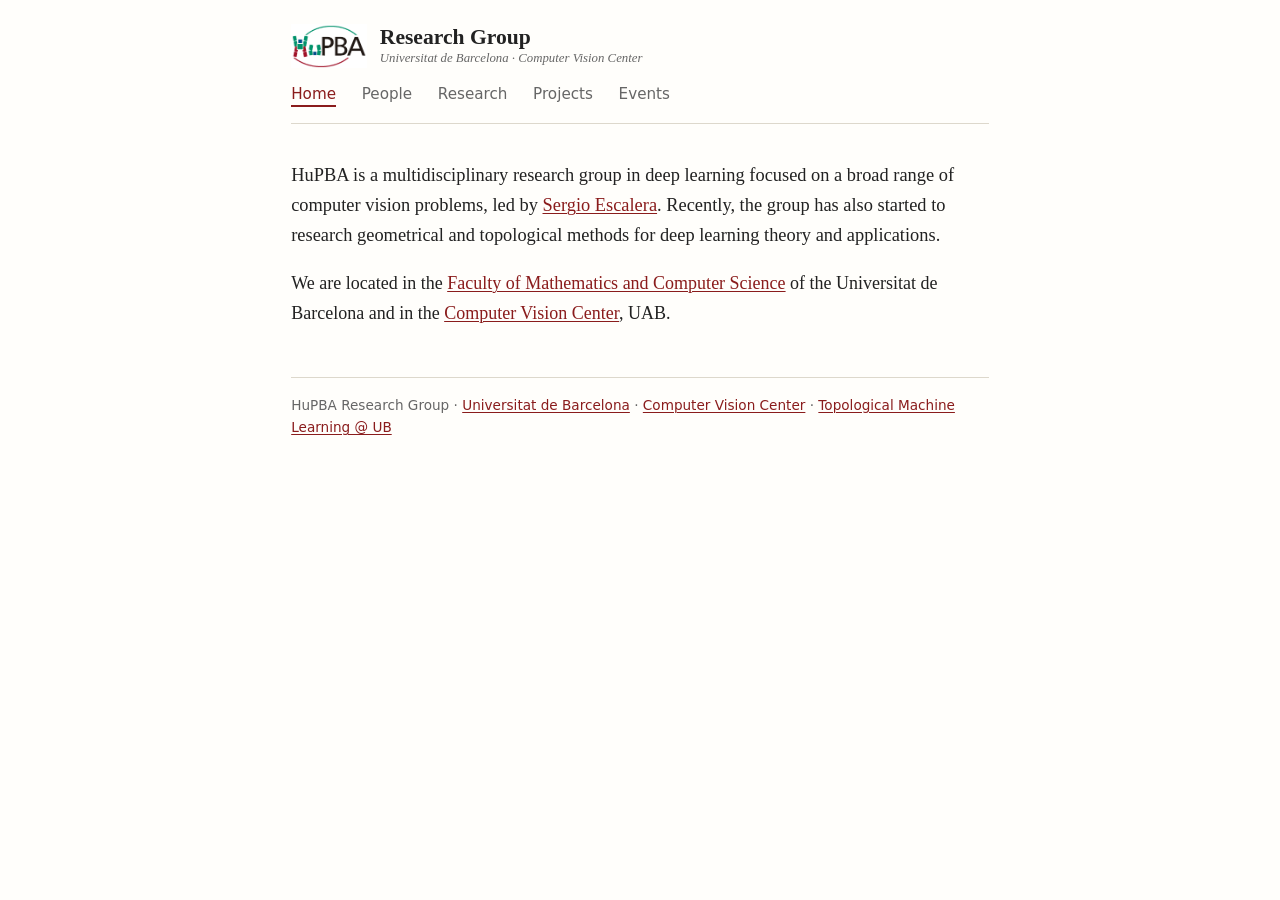
==== commit 8d36ebb6: "Base de treball: AGENTS/CLAUDE/DESIGN, agents, dades de persones i validació" ====
--- a/index.html
+++ b/index.html
@@ -24,7 +24,6 @@
 
     <p class="lead">HuPBA is a multidisciplinary research group in deep learning focused on a broad range of computer vision problems, led by <a href="https://sergioescalera.com" rel="noopener">Sergio Escalera</a>. Recently, the group has also started to research geometrical and topological methods for deep learning theory and applications.</p>
     <p>We are located in the <a href="https://mat.ub.edu/en" rel="noopener">Faculty of Mathematics and Computer Science</a> of the Universitat de Barcelona and in the <a href="https://cvc.uab.es" rel="noopener">Computer Vision Center</a>, UAB.</p>
-    <p>See the <a href="people.html">people</a>, our <a href="research.html">research lines</a>, funded <a href="projects.html">projects</a> and <a href="events.html">events</a>.</p>
   </main>
   <footer>
     HuPBA Research Group · <a href="https://www.ub.edu" rel="noopener">Universitat de Barcelona</a> · <a href="https://cvc.uab.es" rel="noopener">Computer Vision Center</a> · <a href="https://ub.edu/tml_ub" rel="noopener">Topological Machine Learning @ UB</a>
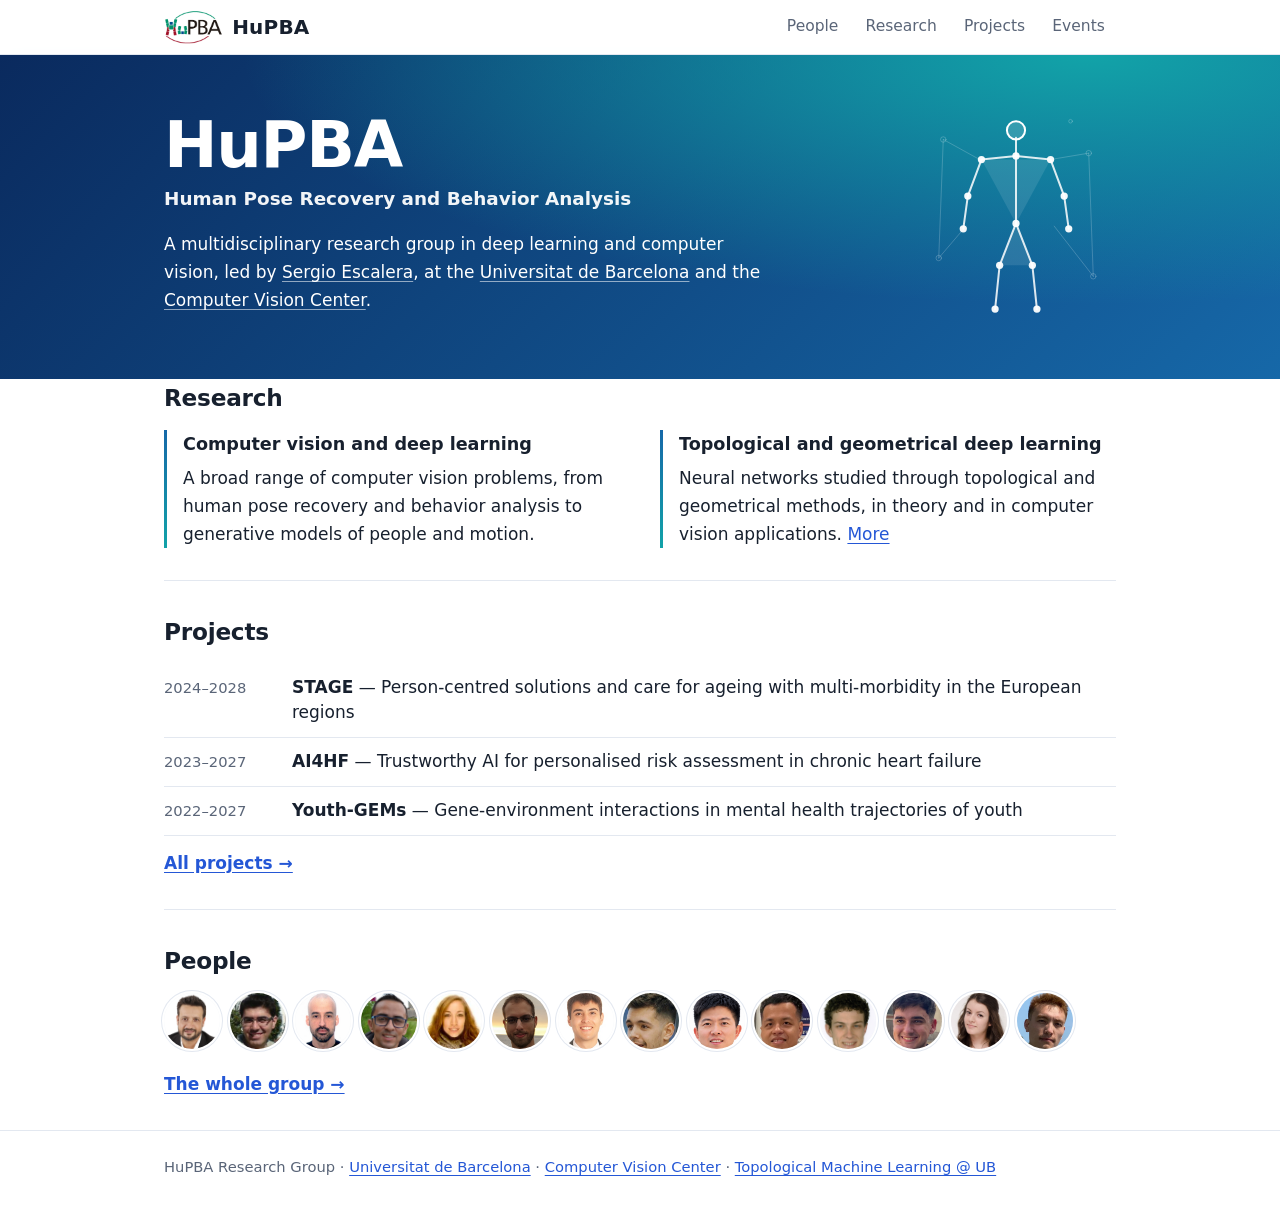
==== commit ea68d6f1: "Redisseny modern: degradats, il·lustració pròpia, menú visible, pàgines generades" ====
--- a/index.html
+++ b/index.html
@@ -9,25 +9,60 @@
   <link rel="stylesheet" href="assets/style.css">
 </head>
 <body>
-<div class="page">
-  <header>
-    <a class="brand" href="index.html"><img src="assets/img/logo.png" alt="HuPBA"><span>Research Group<small>Universitat de Barcelona · Computer Vision Center</small></span></a>
-    <nav>
-      <a href="index.html" aria-current="page">Home</a>
+<a class="skip" href="#main">Skip to content</a>
+<header class="top">
+  <div class="wrap bar">
+    <a class="brand" href="index.html"><img src="assets/img/logo.png" alt="">HuPBA</a>
+    <nav aria-label="Main">
       <a href="people.html">People</a>
       <a href="research.html">Research</a>
       <a href="projects.html">Projects</a>
       <a href="events.html">Events</a>
     </nav>
-  </header>
-  <main>
+  </div>
+</header>
+<section class="hero">
+  <div class="wrap">
+    <div class="hero-text">
+      <h1>HuPBA</h1>
+      <p class="expand">Human Pose Recovery and Behavior Analysis</p>
+      <p>A multidisciplinary research group in deep learning and computer vision, led by <a href="https://sergioescalera.com" rel="noopener">Sergio Escalera</a>, at the <a href="https://mat.ub.edu/en" rel="noopener">Universitat de Barcelona</a> and the <a href="https://cvc.uab.es" rel="noopener">Computer Vision Center</a>.</p>
+    </div>
+    <img class="motif" src="assets/img/motif.svg" alt="" width="220" height="250">
+  </div>
+</section>
+<main id="main" class="wrap">
+<section class="block">
+  <h2>Research</h2>
+  <div class="lines">
+    <div>
+      <h3>Computer vision and deep learning</h3>
+      <p>A broad range of computer vision problems, from human pose recovery and behavior analysis to generative models of people and motion.</p>
+    </div>
+    <div>
+      <h3>Topological and geometrical deep learning</h3>
+      <p>Neural networks studied through topological and geometrical methods, in theory and in computer vision applications. <a href="research.html">More</a></p>
+    </div>
+  </div>
+</section>
+<section class="block">
+  <h2>Projects</h2>
+  <ul class="projects">
+    <li><span class="yr">2024–2028</span><span><strong>STAGE</strong> — Person-centred solutions and care for ageing with multi-morbidity in the European regions</span></li>
+    <li><span class="yr">2023–2027</span><span><strong>AI4HF</strong> — Trustworthy AI for personalised risk assessment in chronic heart failure</span></li>
+    <li><span class="yr">2022–2027</span><span><strong>Youth-GEMs</strong> — Gene-environment interactions in mental health trajectories of youth</span></li>
+  </ul>
+  <p class="more"><a href="projects.html">All projects →</a></p>
+</section>
+<section class="block">
+  <h2>People</h2>
+  <ul class="faces"><li><img src="assets/img/members/sergio_Escalera-1021x1024.jpg" alt="Sergio Escalera" title="Sergio Escalera" width="56" height="56" loading="lazy"></li><li><img src="assets/img/members/meysam.jpg" alt="Meysam Madadi" title="Meysam Madadi" width="56" height="56" loading="lazy"></li><li><img src="assets/img/members/clapes.png" alt="Albert Clapés" title="Albert Clapés" width="56" height="56" loading="lazy"></li><li><img src="assets/img/members/julio-1.png" alt="Julio C. S. Jacques" title="Julio C. S. Jacques" width="56" height="56" loading="lazy"></li><li><img src="assets/img/members/cristina.jpg" alt="Cristina Palmero" title="Cristina Palmero" width="56" height="56" loading="lazy"></li><li><img src="assets/img/members/hunor.jpg" alt="Hunor Laczko" title="Hunor Laczko" width="56" height="56" loading="lazy"></li><li><img src="assets/img/members/artur_xarles.jpg" alt="Artur Xarles" title="Artur Xarles" width="56" height="56" loading="lazy"></li><li><img src="assets/img/members/arnau.png" alt="Arnau Barrera" title="Arnau Barrera" width="56" height="56" loading="lazy"></li><li><img src="assets/img/members/libang.png" alt="Libang Jia" title="Libang Jia" width="56" height="56" loading="lazy"></li><li><img src="assets/img/members/phat.png" alt="Loc-Phat Truong" title="Loc-Phat Truong" width="56" height="56" loading="lazy"></li><li><img src="assets/img/members/oriol.png" alt="Oriol Rabasseda" title="Oriol Rabasseda" width="56" height="56" loading="lazy"></li><li><img src="assets/img/members/pablo.png" alt="Pablo Ruiz-Ponce" title="Pablo Ruiz-Ponce" width="56" height="56" loading="lazy"></li><li><img src="assets/img/members/sorina.jpg" alt="Sorina Smeureanu" title="Sorina Smeureanu" width="56" height="56" loading="lazy"></li><li><img src="assets/img/members/yudong-207x300-1.png" alt="Yudong Yan" title="Yudong Yan" width="56" height="56" loading="lazy"></li></ul>
+  <p class="more"><a href="people.html">The whole group →</a></p>
+</section>
 
-    <p class="lead">HuPBA is a multidisciplinary research group in deep learning focused on a broad range of computer vision problems, led by <a href="https://sergioescalera.com" rel="noopener">Sergio Escalera</a>. Recently, the group has also started to research geometrical and topological methods for deep learning theory and applications.</p>
-    <p>We are located in the <a href="https://mat.ub.edu/en" rel="noopener">Faculty of Mathematics and Computer Science</a> of the Universitat de Barcelona and in the <a href="https://cvc.uab.es" rel="noopener">Computer Vision Center</a>, UAB.</p>
-  </main>
-  <footer>
-    HuPBA Research Group · <a href="https://www.ub.edu" rel="noopener">Universitat de Barcelona</a> · <a href="https://cvc.uab.es" rel="noopener">Computer Vision Center</a> · <a href="https://ub.edu/tml_ub" rel="noopener">Topological Machine Learning @ UB</a>
-  </footer>
-</div>
+</main>
+<footer>
+  <div class="wrap">HuPBA Research Group · <a href="https://www.ub.edu" rel="noopener">Universitat de Barcelona</a> · <a href="https://cvc.uab.es" rel="noopener">Computer Vision Center</a> · <a href="https://ub.edu/tml_ub" rel="noopener">Topological Machine Learning @ UB</a></div>
+</footer>
 </body>
 </html>
--- a/assets/style.css
+++ b/assets/style.css
@@ -1,37 +1,61 @@
-:root{--bg:#fffefb;--fg:#222;--muted:#666;--accent:#8a1c1c;--line:#ddd8cc}
-@media (prefers-color-scheme:dark){:root{--bg:#171614;--fg:#e6e3dc;--muted:#a39f95;--accent:#e08a7e;--line:#33312c}}
+:root{--bg:#fff;--fg:#17202e;--muted:#5a6578;--accent:#2457d6;--line:#e3e8f0;--soft:#f4f7fb;--g1:#0a2a5e;--g2:#1668a8;--g3:#12a3a8}
+@media (prefers-color-scheme:dark){:root{--bg:#0e131b;--fg:#e8edf5;--muted:#9aa6b8;--accent:#7aa5ff;--line:#243044;--soft:#151c27;--g1:#08193a;--g2:#0f4a7c;--g3:#0c7f84}}
 *{box-sizing:border-box}
-html{scroll-padding-top:1rem}
-body{margin:0;background:var(--bg);color:var(--fg);font:18px/1.65 Charter,"Iowan Old Style",Georgia,serif}
-.page{max-width:46rem;margin:0 auto;padding:1.5rem 1.2rem 3rem}
-a{color:var(--accent);text-decoration-thickness:1px;text-underline-offset:2px}
-header{margin-bottom:2.2rem;border-bottom:1px solid var(--line);padding-bottom:1rem}
-.brand{display:flex;align-items:center;gap:.8rem;text-decoration:none;color:var(--fg);margin-bottom:.9rem}
-.brand img{height:44px;width:auto}
-.brand span{font-size:1.35rem;font-weight:700;line-height:1.2}
-.brand small{display:block;font-weight:400;font-size:.8rem;color:var(--muted);font-style:italic}
-nav{font-family:system-ui,-apple-system,sans-serif;font-size:.95rem}
-nav a{margin-right:1.3rem;color:var(--muted);text-decoration:none}
-nav a:hover,nav a[aria-current]{color:var(--accent)}
-nav a[aria-current]{border-bottom:2px solid var(--accent);padding-bottom:2px}
-h1{font-size:1.9rem;line-height:1.2;margin:0 0 1.2rem}
-h2{font-size:1.3rem;margin:2rem 0 .5rem}
-h3{font-size:1.05rem;margin:1.8rem 0 .6rem;font-style:italic;font-weight:600}
-.lead{font-size:1.15rem}
-.topic{margin:0 0 2rem}
-.topic h3{font-style:normal;font-size:1.25rem;margin-top:0}
-.topic p{margin:.5rem 0}
-.topic ul,main ul:not(.people):not(.projects){padding-left:1.2rem;margin:.3rem 0 .8rem}
-.people{list-style:none;margin:0;padding:0;columns:2;column-gap:2rem}
-.people li{break-inside:avoid;margin:0 0 .7rem}
-.people a,.people .np{display:flex;align-items:center;gap:.8rem;text-decoration:none;color:var(--fg)}
-.people a:hover span:last-child{color:var(--accent)}
-.people img,.people .ph{width:48px;height:48px;border-radius:50%;object-fit:cover;object-position:50% 20%;flex:none;background:var(--line)}
-.people .ph{display:flex;align-items:center;justify-content:center;font:600 .9rem system-ui,sans-serif;color:var(--muted)}
+html{scroll-padding-top:4.5rem}
+body{margin:0;background:var(--bg);color:var(--fg);font:17px/1.65 system-ui,-apple-system,"Segoe UI",Roboto,"Helvetica Neue",sans-serif;-webkit-font-smoothing:antialiased}
+.wrap{max-width:62rem;margin:0 auto;padding:0 1.25rem}
+a{color:var(--accent);text-underline-offset:3px}
+:focus-visible{outline:3px solid var(--accent);outline-offset:2px;border-radius:3px}
+.skip{position:absolute;left:-999px;top:0;background:var(--bg);padding:.5rem 1rem;z-index:10}
+.skip:focus{left:.5rem;top:.5rem}
+/* capçalera: menú sempre visible */
+.top{position:sticky;top:0;z-index:5;background:color-mix(in srgb,var(--bg) 88%,transparent);backdrop-filter:blur(10px);border-bottom:1px solid var(--line)}
+.bar{display:flex;align-items:center;justify-content:space-between;gap:.5rem 1.5rem;flex-wrap:wrap;padding-top:.55rem;padding-bottom:.55rem}
+.brand{display:flex;align-items:center;gap:.6rem;font-weight:800;font-size:1.25rem;letter-spacing:.01em;color:var(--fg);text-decoration:none}
+.brand img{height:34px;width:auto}
+nav{display:flex;flex-wrap:wrap;gap:.1rem .3rem}
+nav a{padding:.35rem .7rem;border-radius:999px;color:var(--muted);text-decoration:none;font-weight:500;font-size:.97rem}
+nav a:hover{color:var(--fg);background:var(--soft)}
+nav a[aria-current]{color:#fff;background:linear-gradient(120deg,var(--g1),var(--g2))}
+/* hero (Home) i banda (resta) */
+.hero{background:radial-gradient(120% 140% at 85% 0%,var(--g3) 0%,transparent 55%),linear-gradient(135deg,var(--g1),var(--g2));color:#fff}
+.hero .wrap{display:flex;align-items:center;justify-content:space-between;gap:2rem;padding-top:3rem;padding-bottom:3rem}
+.hero h1{font-size:clamp(2.6rem,7vw,4rem);line-height:1;margin:0 0 .4rem;letter-spacing:-.02em}
+.hero .expand{font-size:1.15rem;font-weight:600;margin:0 0 1rem;opacity:.95}
+.hero p{max-width:38rem;margin:.4rem 0}
+.hero a{color:#fff;text-decoration-color:rgba(255,255,255,.55)}
+.hero a:hover{text-decoration-color:#fff}
+.motif{width:clamp(110px,22vw,200px);height:auto;flex:none}
+.band{background:linear-gradient(135deg,var(--g1),var(--g2));color:#fff}
+.band .wrap{padding-top:1.6rem;padding-bottom:1.6rem}
+.band h1{margin:0;font-size:clamp(1.7rem,4vw,2.3rem);letter-spacing:-.01em}
+/* contingut */
+main{padding-top:2rem;padding-bottom:3rem}
+h2{font-size:1.45rem;margin:2.2rem 0 .8rem;letter-spacing:-.01em}
+main>h2:first-child,main>section:first-child>h2{margin-top:0}
+h3{font-size:1.1rem;margin:1.6rem 0 .5rem}
+.block{padding:2rem 0;border-bottom:1px solid var(--line)}
+.block:first-child{padding-top:0}.block:last-child{border-bottom:0}
+.block h2{margin-top:0}
+.lines{display:grid;gap:1.5rem 2.5rem;grid-template-columns:repeat(auto-fit,minmax(16rem,1fr))}
+.lines>div{border-left:3px solid;border-image:linear-gradient(var(--g2),var(--g3)) 1;padding-left:1rem}
+.lines h3{margin:0 0 .3rem}.lines p{margin:0}
+.more{margin:.8rem 0 0;font-weight:600}
+.topic{margin:0 0 2rem;padding-left:1rem;border-left:3px solid;border-image:linear-gradient(var(--g2),var(--g3)) 1}
+.topic h3{margin-top:0;font-size:1.25rem}.topic p{margin:.5rem 0}
+.topic ul,main ul:not(.people):not(.projects):not(.faces){padding-left:1.2rem;margin:.3rem 0 .8rem}
+/* persones */
+.people{list-style:none;margin:0;padding:0;display:grid;gap:.6rem 1.5rem;grid-template-columns:repeat(auto-fill,minmax(14rem,1fr))}
+.people a,.people .np{display:flex;align-items:center;gap:.8rem;padding:.35rem;border-radius:12px;text-decoration:none;color:var(--fg)}
+.people a:hover{background:var(--soft)}
+.people img,.people .ph,.faces img{width:56px;height:56px;border-radius:50%;object-fit:cover;object-position:50% 20%;flex:none;background:var(--soft);box-shadow:0 0 0 2px var(--bg),0 0 0 3px var(--line)}
+.people .ph{display:flex;align-items:center;justify-content:center;font-weight:700;color:var(--muted)}
+.faces{list-style:none;margin:0;padding:0;display:flex;flex-wrap:wrap;gap:.6rem}
+/* llistes amb any */
 .projects{list-style:none;margin:0;padding:0}
-.projects li{display:grid;grid-template-columns:6.5rem 1fr;gap:.8rem;padding:.5rem 0;border-bottom:1px solid var(--line);font-size:.98rem;line-height:1.5}
-.projects .yr{color:var(--muted);font-family:system-ui,sans-serif;font-size:.85rem;padding-top:.15rem}
-details{margin-top:1.2rem}
-summary{cursor:pointer;color:var(--accent)}
-footer{margin-top:3rem;padding-top:1rem;border-top:1px solid var(--line);color:var(--muted);font-size:.85rem;font-family:system-ui,sans-serif}
-@media(max-width:560px){.people{columns:1}.projects li{grid-template-columns:1fr;gap:0}}
+.projects li{display:grid;grid-template-columns:7rem 1fr;gap:1rem;padding:.7rem 0;border-bottom:1px solid var(--line);line-height:1.5}
+.projects .yr{color:var(--muted);font-variant-numeric:tabular-nums;font-size:.92rem;padding-top:.1rem}
+details{margin-top:1.2rem}summary{cursor:pointer;color:var(--accent);font-weight:600}
+footer{border-top:1px solid var(--line);padding:1.5rem 0 2.5rem;color:var(--muted);font-size:.92rem}
+@media(max-width:560px){.hero .wrap{flex-direction:column-reverse;align-items:flex-start;gap:1.2rem;padding-top:2rem;padding-bottom:2rem}.projects li{grid-template-columns:1fr;gap:0}}
+@media(prefers-reduced-motion:no-preference){nav a{transition:background .15s,color .15s}}
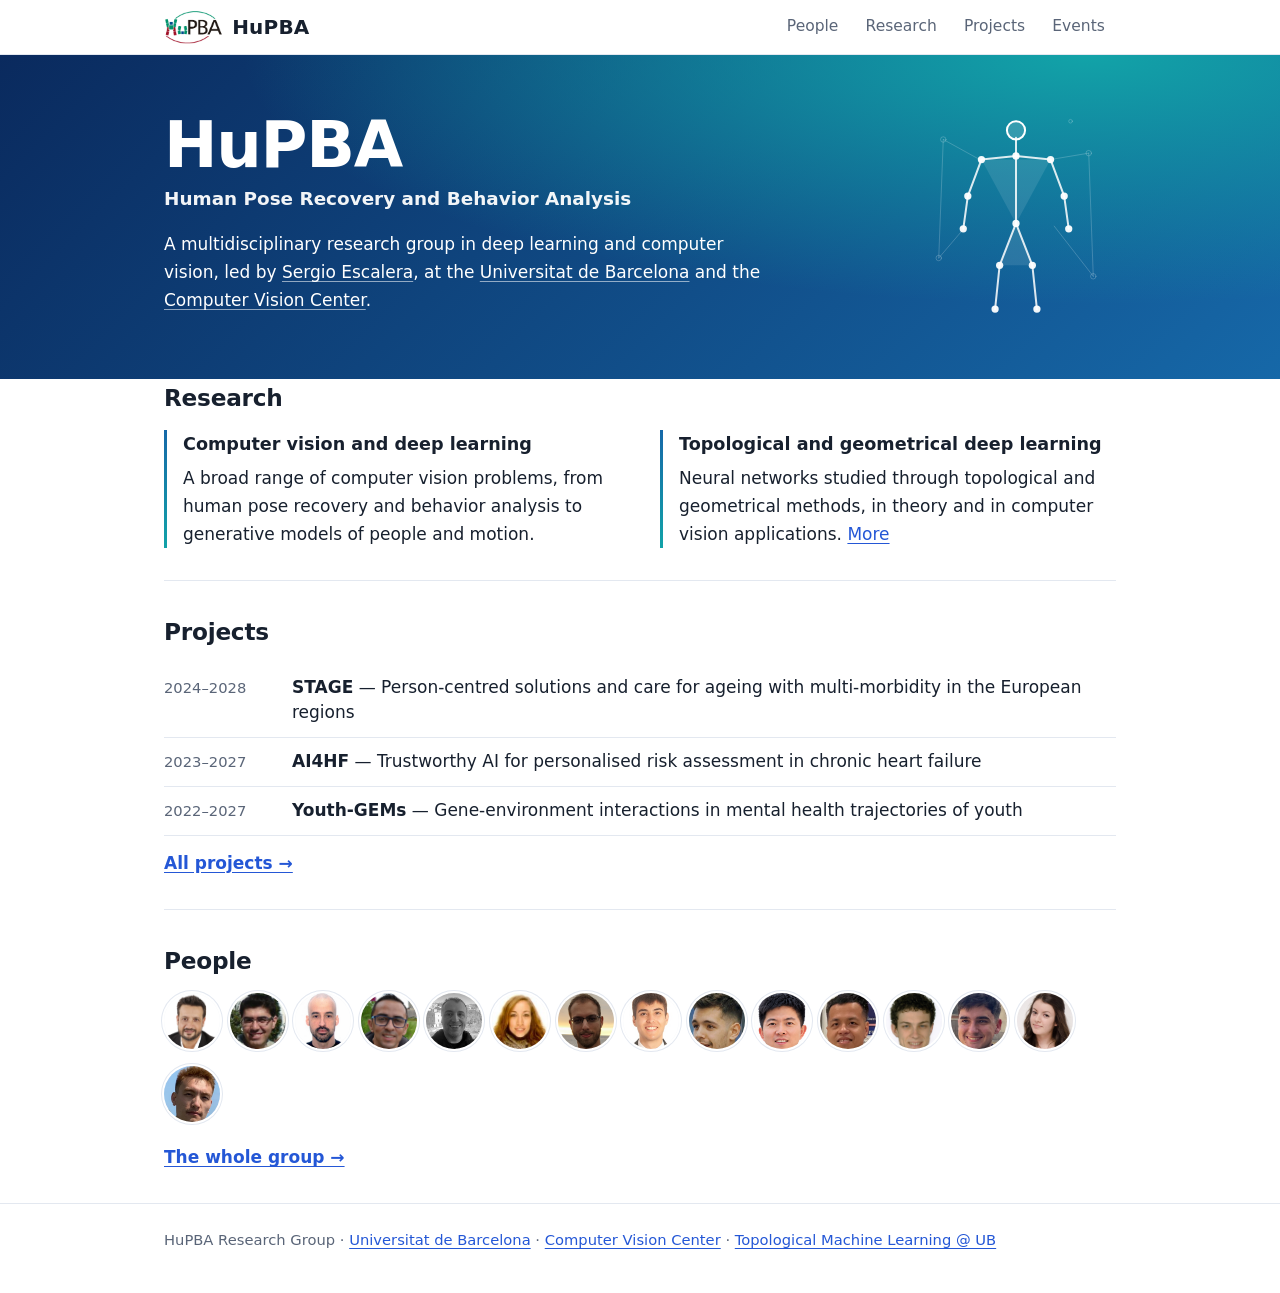
==== commit aadd10c3: "Afegeix la foto de Xavier Baró" ====
--- a/index.html
+++ b/index.html
@@ -56,7 +56,7 @@
 </section>
 <section class="block">
   <h2>People</h2>
-  <ul class="faces"><li><img src="assets/img/members/sergio_Escalera-1021x1024.jpg" alt="Sergio Escalera" title="Sergio Escalera" width="56" height="56" loading="lazy"></li><li><img src="assets/img/members/meysam.jpg" alt="Meysam Madadi" title="Meysam Madadi" width="56" height="56" loading="lazy"></li><li><img src="assets/img/members/clapes.png" alt="Albert Clapés" title="Albert Clapés" width="56" height="56" loading="lazy"></li><li><img src="assets/img/members/julio-1.png" alt="Julio C. S. Jacques" title="Julio C. S. Jacques" width="56" height="56" loading="lazy"></li><li><img src="assets/img/members/cristina.jpg" alt="Cristina Palmero" title="Cristina Palmero" width="56" height="56" loading="lazy"></li><li><img src="assets/img/members/hunor.jpg" alt="Hunor Laczko" title="Hunor Laczko" width="56" height="56" loading="lazy"></li><li><img src="assets/img/members/artur_xarles.jpg" alt="Artur Xarles" title="Artur Xarles" width="56" height="56" loading="lazy"></li><li><img src="assets/img/members/arnau.png" alt="Arnau Barrera" title="Arnau Barrera" width="56" height="56" loading="lazy"></li><li><img src="assets/img/members/libang.png" alt="Libang Jia" title="Libang Jia" width="56" height="56" loading="lazy"></li><li><img src="assets/img/members/phat.png" alt="Loc-Phat Truong" title="Loc-Phat Truong" width="56" height="56" loading="lazy"></li><li><img src="assets/img/members/oriol.png" alt="Oriol Rabasseda" title="Oriol Rabasseda" width="56" height="56" loading="lazy"></li><li><img src="assets/img/members/pablo.png" alt="Pablo Ruiz-Ponce" title="Pablo Ruiz-Ponce" width="56" height="56" loading="lazy"></li><li><img src="assets/img/members/sorina.jpg" alt="Sorina Smeureanu" title="Sorina Smeureanu" width="56" height="56" loading="lazy"></li><li><img src="assets/img/members/yudong-207x300-1.png" alt="Yudong Yan" title="Yudong Yan" width="56" height="56" loading="lazy"></li></ul>
+  <ul class="faces"><li><img src="assets/img/members/sergio_Escalera-1021x1024.jpg" alt="Sergio Escalera" title="Sergio Escalera" width="56" height="56" loading="lazy"></li><li><img src="assets/img/members/meysam.jpg" alt="Meysam Madadi" title="Meysam Madadi" width="56" height="56" loading="lazy"></li><li><img src="assets/img/members/clapes.png" alt="Albert Clapés" title="Albert Clapés" width="56" height="56" loading="lazy"></li><li><img src="assets/img/members/julio-1.png" alt="Julio C. S. Jacques" title="Julio C. S. Jacques" width="56" height="56" loading="lazy"></li><li><img src="assets/img/members/xbaro.jpg" alt="Xavier Baró" title="Xavier Baró" width="56" height="56" loading="lazy"></li><li><img src="assets/img/members/cristina.jpg" alt="Cristina Palmero" title="Cristina Palmero" width="56" height="56" loading="lazy"></li><li><img src="assets/img/members/hunor.jpg" alt="Hunor Laczko" title="Hunor Laczko" width="56" height="56" loading="lazy"></li><li><img src="assets/img/members/artur_xarles.jpg" alt="Artur Xarles" title="Artur Xarles" width="56" height="56" loading="lazy"></li><li><img src="assets/img/members/arnau.png" alt="Arnau Barrera" title="Arnau Barrera" width="56" height="56" loading="lazy"></li><li><img src="assets/img/members/libang.png" alt="Libang Jia" title="Libang Jia" width="56" height="56" loading="lazy"></li><li><img src="assets/img/members/phat.png" alt="Loc-Phat Truong" title="Loc-Phat Truong" width="56" height="56" loading="lazy"></li><li><img src="assets/img/members/oriol.png" alt="Oriol Rabasseda" title="Oriol Rabasseda" width="56" height="56" loading="lazy"></li><li><img src="assets/img/members/pablo.png" alt="Pablo Ruiz-Ponce" title="Pablo Ruiz-Ponce" width="56" height="56" loading="lazy"></li><li><img src="assets/img/members/sorina.jpg" alt="Sorina Smeureanu" title="Sorina Smeureanu" width="56" height="56" loading="lazy"></li><li><img src="assets/img/members/yudong-207x300-1.png" alt="Yudong Yan" title="Yudong Yan" width="56" height="56" loading="lazy"></li></ul>
   <p class="more"><a href="people.html">The whole group →</a></p>
 </section>
 
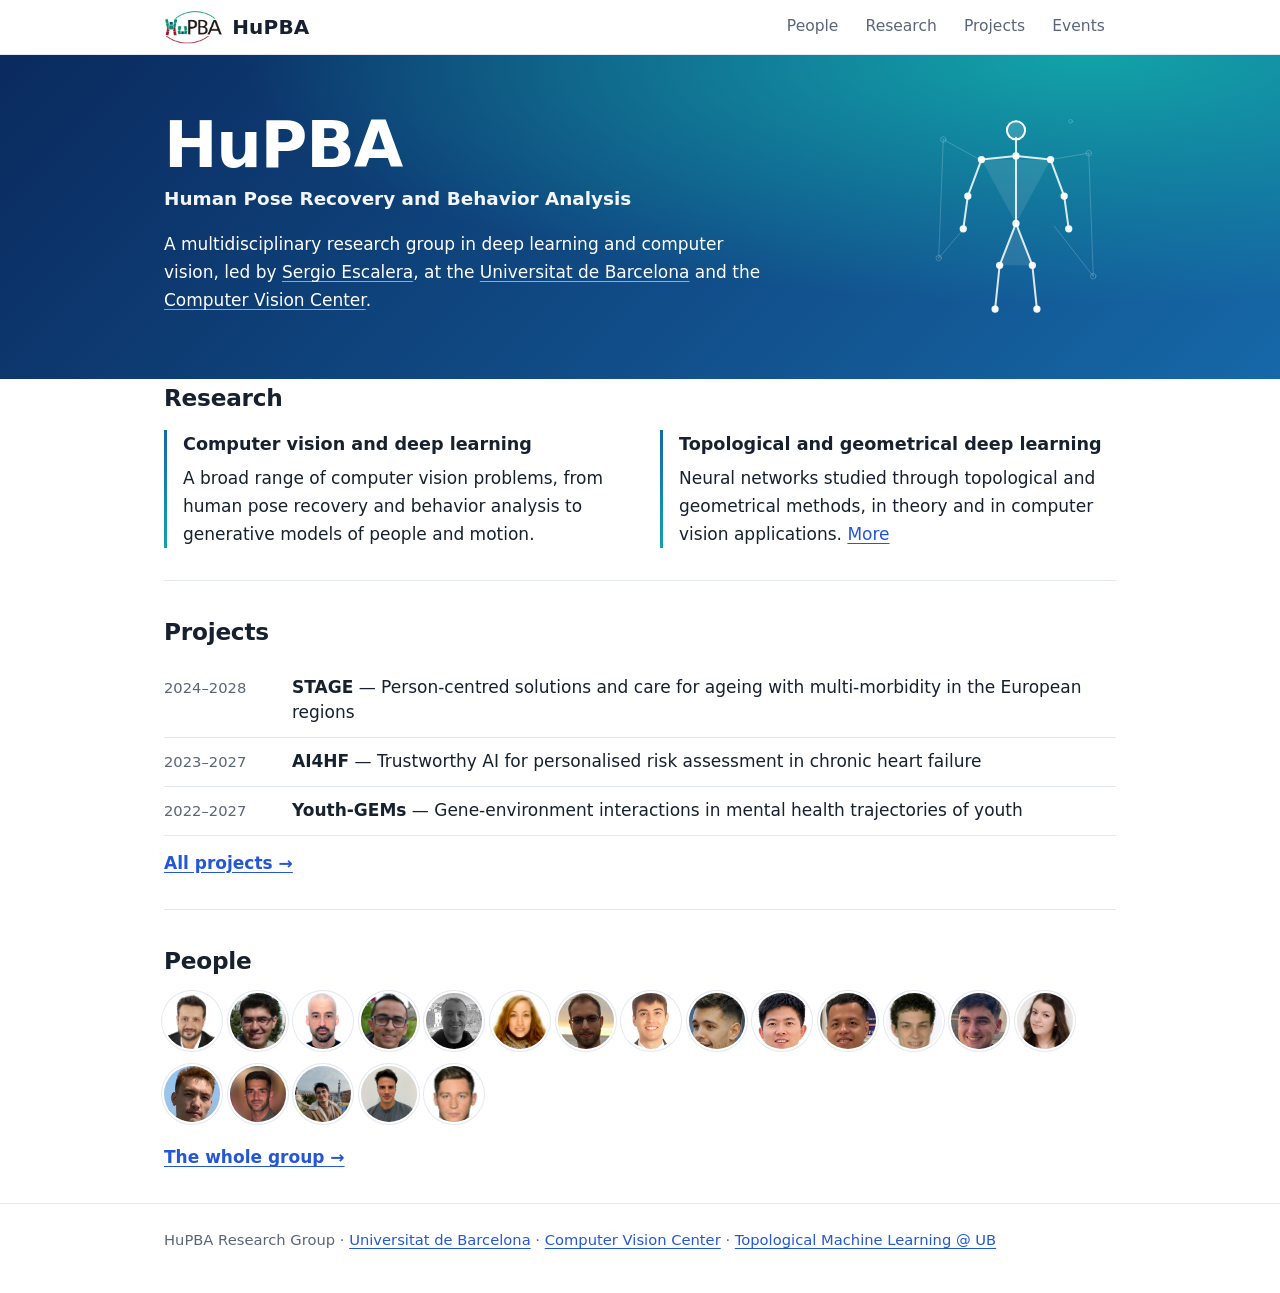
==== commit a2028465: "Afegeix fotos d'Iñaki Erregue, Guillem Martínez, Johnny Núñez i Michal Choinski Origen: uploads 2024" ====
--- a/index.html
+++ b/index.html
@@ -56,7 +56,7 @@
 </section>
 <section class="block">
   <h2>People</h2>
-  <ul class="faces"><li><img src="assets/img/members/sergio_Escalera-1021x1024.jpg" alt="Sergio Escalera" title="Sergio Escalera" width="56" height="56" loading="lazy"></li><li><img src="assets/img/members/meysam.jpg" alt="Meysam Madadi" title="Meysam Madadi" width="56" height="56" loading="lazy"></li><li><img src="assets/img/members/clapes.png" alt="Albert Clapés" title="Albert Clapés" width="56" height="56" loading="lazy"></li><li><img src="assets/img/members/julio-1.png" alt="Julio C. S. Jacques" title="Julio C. S. Jacques" width="56" height="56" loading="lazy"></li><li><img src="assets/img/members/xbaro.jpg" alt="Xavier Baró" title="Xavier Baró" width="56" height="56" loading="lazy"></li><li><img src="assets/img/members/cristina.jpg" alt="Cristina Palmero" title="Cristina Palmero" width="56" height="56" loading="lazy"></li><li><img src="assets/img/members/hunor.jpg" alt="Hunor Laczko" title="Hunor Laczko" width="56" height="56" loading="lazy"></li><li><img src="assets/img/members/artur_xarles.jpg" alt="Artur Xarles" title="Artur Xarles" width="56" height="56" loading="lazy"></li><li><img src="assets/img/members/arnau.png" alt="Arnau Barrera" title="Arnau Barrera" width="56" height="56" loading="lazy"></li><li><img src="assets/img/members/libang.png" alt="Libang Jia" title="Libang Jia" width="56" height="56" loading="lazy"></li><li><img src="assets/img/members/phat.png" alt="Loc-Phat Truong" title="Loc-Phat Truong" width="56" height="56" loading="lazy"></li><li><img src="assets/img/members/oriol.png" alt="Oriol Rabasseda" title="Oriol Rabasseda" width="56" height="56" loading="lazy"></li><li><img src="assets/img/members/pablo.png" alt="Pablo Ruiz-Ponce" title="Pablo Ruiz-Ponce" width="56" height="56" loading="lazy"></li><li><img src="assets/img/members/sorina.jpg" alt="Sorina Smeureanu" title="Sorina Smeureanu" width="56" height="56" loading="lazy"></li><li><img src="assets/img/members/yudong-207x300-1.png" alt="Yudong Yan" title="Yudong Yan" width="56" height="56" loading="lazy"></li></ul>
+  <ul class="faces"><li><img src="assets/img/members/sergio_Escalera-1021x1024.jpg" alt="Sergio Escalera" title="Sergio Escalera" width="56" height="56" loading="lazy"></li><li><img src="assets/img/members/meysam.jpg" alt="Meysam Madadi" title="Meysam Madadi" width="56" height="56" loading="lazy"></li><li><img src="assets/img/members/clapes.png" alt="Albert Clapés" title="Albert Clapés" width="56" height="56" loading="lazy"></li><li><img src="assets/img/members/julio-1.png" alt="Julio C. S. Jacques" title="Julio C. S. Jacques" width="56" height="56" loading="lazy"></li><li><img src="assets/img/members/xbaro.jpg" alt="Xavier Baró" title="Xavier Baró" width="56" height="56" loading="lazy"></li><li><img src="assets/img/members/cristina.jpg" alt="Cristina Palmero" title="Cristina Palmero" width="56" height="56" loading="lazy"></li><li><img src="assets/img/members/hunor.jpg" alt="Hunor Laczko" title="Hunor Laczko" width="56" height="56" loading="lazy"></li><li><img src="assets/img/members/artur_xarles.jpg" alt="Artur Xarles" title="Artur Xarles" width="56" height="56" loading="lazy"></li><li><img src="assets/img/members/arnau.png" alt="Arnau Barrera" title="Arnau Barrera" width="56" height="56" loading="lazy"></li><li><img src="assets/img/members/libang.png" alt="Libang Jia" title="Libang Jia" width="56" height="56" loading="lazy"></li><li><img src="assets/img/members/phat.png" alt="Loc-Phat Truong" title="Loc-Phat Truong" width="56" height="56" loading="lazy"></li><li><img src="assets/img/members/oriol.png" alt="Oriol Rabasseda" title="Oriol Rabasseda" width="56" height="56" loading="lazy"></li><li><img src="assets/img/members/pablo.png" alt="Pablo Ruiz-Ponce" title="Pablo Ruiz-Ponce" width="56" height="56" loading="lazy"></li><li><img src="assets/img/members/sorina.jpg" alt="Sorina Smeureanu" title="Sorina Smeureanu" width="56" height="56" loading="lazy"></li><li><img src="assets/img/members/yudong-207x300-1.png" alt="Yudong Yan" title="Yudong Yan" width="56" height="56" loading="lazy"></li><li><img src="assets/img/members/inaki.jpg" alt="Iñaki Erregue" title="Iñaki Erregue" width="56" height="56" loading="lazy"></li><li><img src="assets/img/members/guillem.jpg" alt="Guillem Martínez" title="Guillem Martínez" width="56" height="56" loading="lazy"></li><li><img src="assets/img/members/johnny.jpg" alt="Johnny Núñez" title="Johnny Núñez" width="56" height="56" loading="lazy"></li><li><img src="assets/img/members/michal.jpg" alt="Michal Choinski" title="Michal Choinski" width="56" height="56" loading="lazy"></li></ul>
   <p class="more"><a href="people.html">The whole group →</a></p>
 </section>
 
